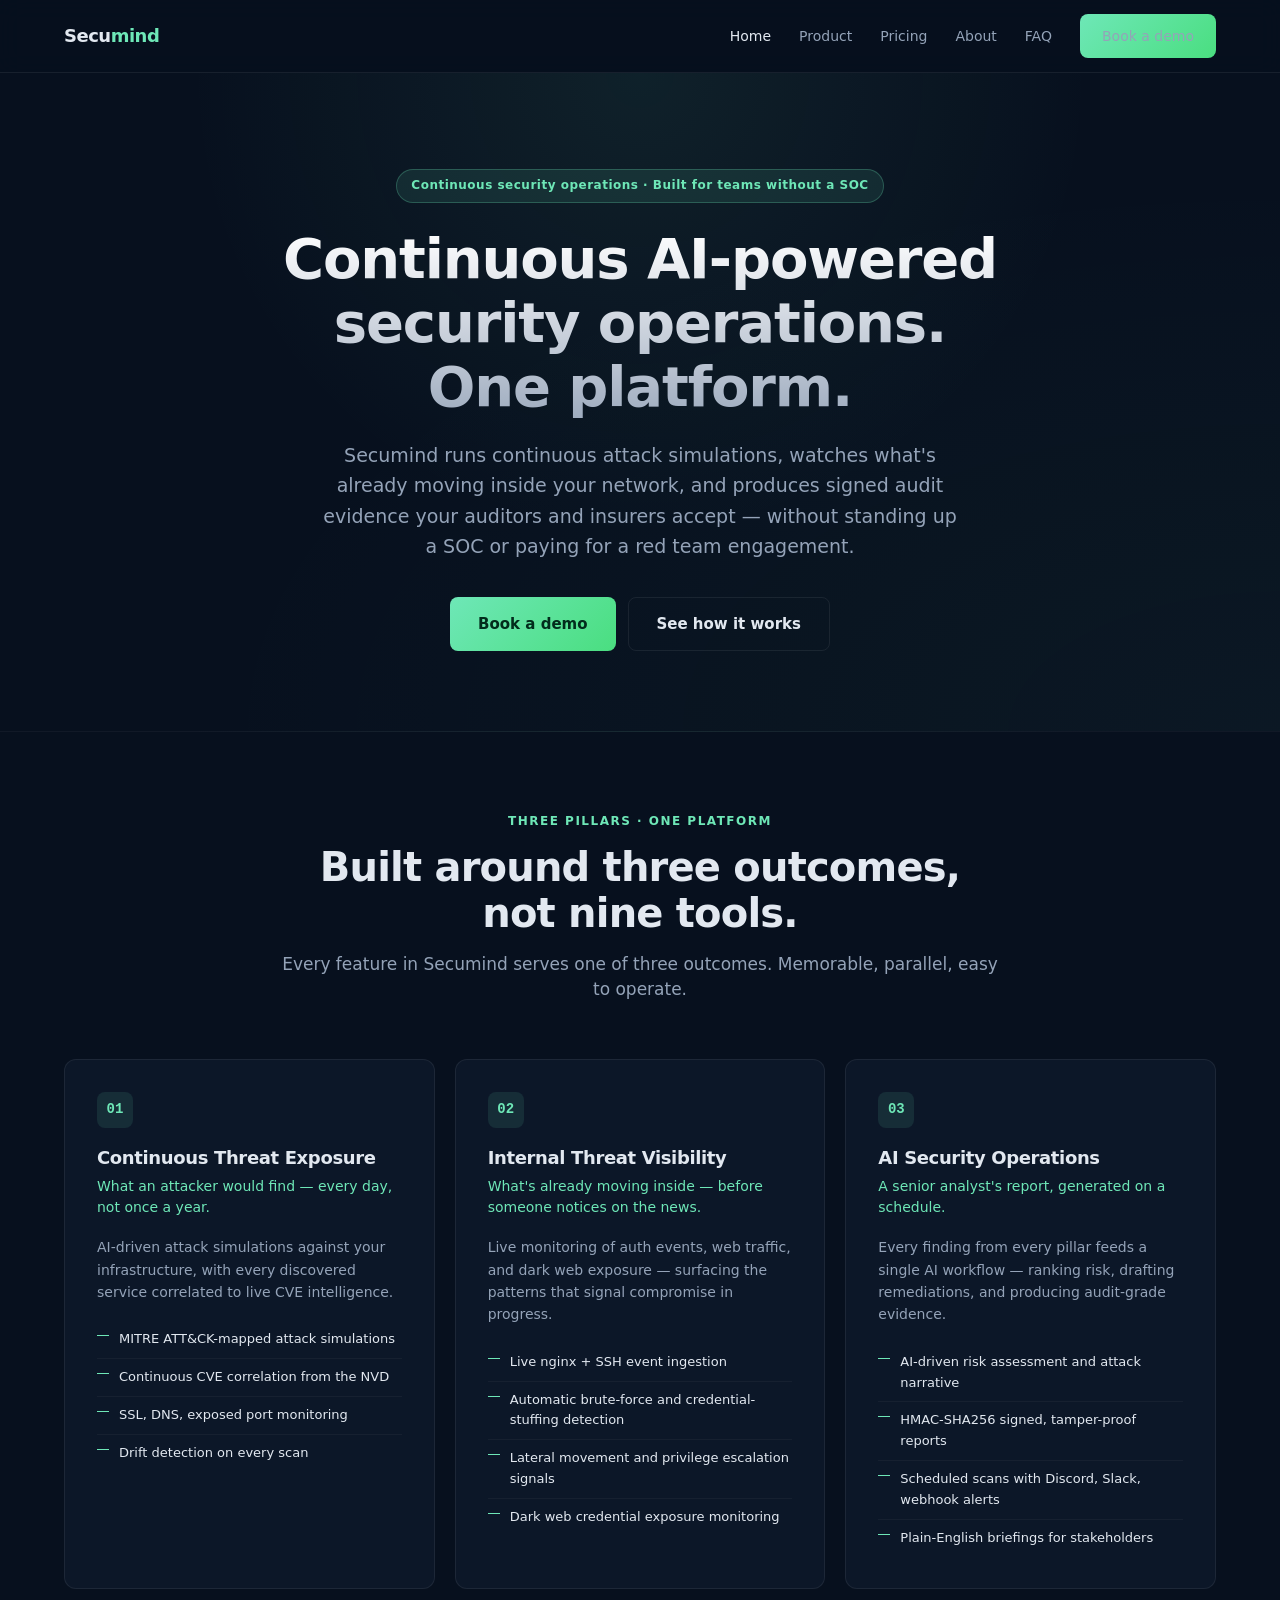
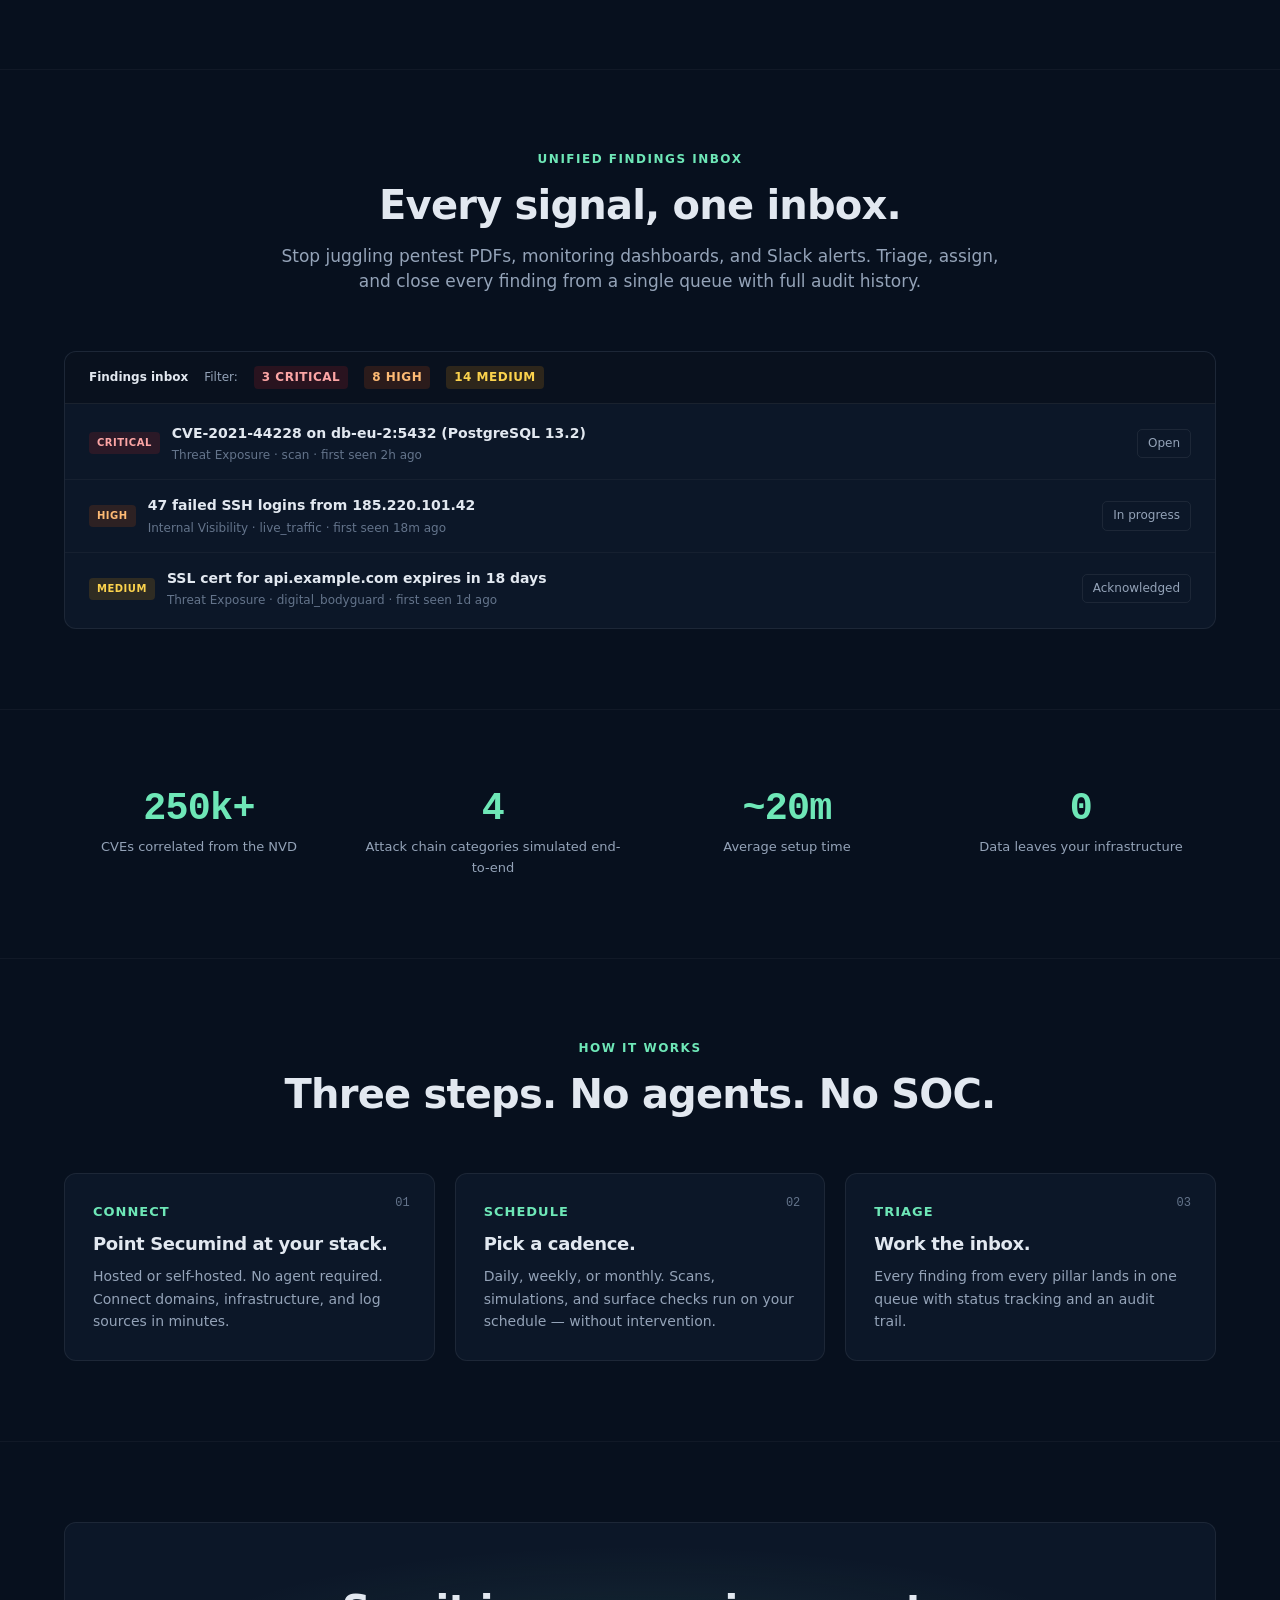
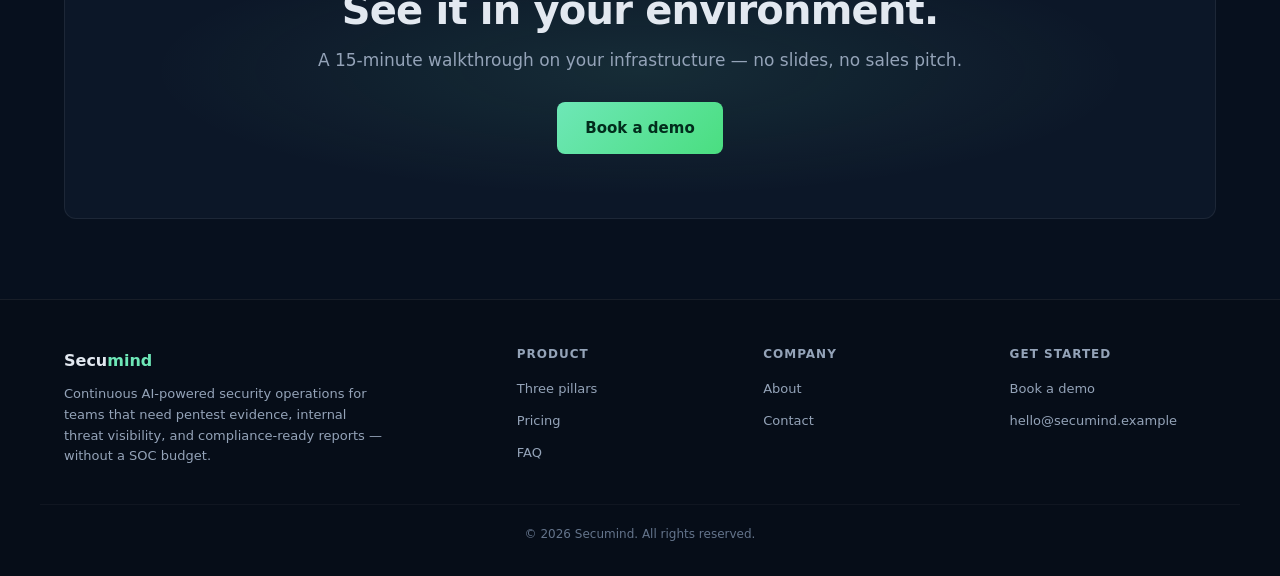
==== index.html @ aaa34f92 "initial site" ====
<!doctype html>
<html lang="en">
<head>
    <meta charset="utf-8">
    <meta name="viewport" content="width=device-width, initial-scale=1">
    <title>Secumind — Continuous AI-powered security operations</title>
    <meta name="description" content="Continuous attack simulations, internal threat visibility, and signed audit evidence — in one platform, without a red team budget.">
    <link rel="stylesheet" href="css/style.css">
</head>
<body>

<!-- ───────── NAV ───────── -->
<nav class="nav">
    <div class="nav-inner">
        <a href="index.html" class="nav-brand">Secu<span>mind</span></a>
        <button class="nav-toggle" onclick="toggleNav()" aria-label="Open menu">☰</button>
        <ul class="nav-links" id="navLinks">
            <li><a href="index.html" class="active">Home</a></li>
            <li><a href="product.html">Product</a></li>
            <li><a href="pricing.html">Pricing</a></li>
            <li><a href="about.html">About</a></li>
            <li><a href="faq.html">FAQ</a></li>
            <li><a href="contact.html" class="btn btn-primary">Book a demo</a></li>
        </ul>
    </div>
</nav>

<main>

<!-- ───────── HERO ───────── -->
<section class="hero">
    <div class="hero-inner">
        <span class="hero-eyebrow">Continuous security operations · Built for teams without a SOC</span>
        <h1 class="hero-title">Continuous AI-powered security operations.<br>One platform.</h1>
        <p class="hero-subtitle">
            Secumind runs continuous attack simulations, watches what's already moving inside your network, and produces signed audit evidence your auditors and insurers accept — without standing up a SOC or paying for a red team engagement.
        </p>
        <div class="hero-cta">
            <a href="contact.html" class="btn btn-primary btn-lg">Book a demo</a>
            <a href="product.html" class="btn btn-outline btn-lg">See how it works</a>
        </div>
    </div>
</section>

<!-- ───────── PILLARS ───────── -->
<section>
    <div class="container">
        <div class="section-header">
            <div class="section-eyebrow">Three pillars · One platform</div>
            <h2 class="section-title">Built around three outcomes, not nine tools.</h2>
            <p class="section-subtitle">Every feature in Secumind serves one of three outcomes. Memorable, parallel, easy to operate.</p>
        </div>
        <div class="pillars">
            <div class="pillar">
                <div class="pillar-num">01</div>
                <h3 class="pillar-title">Continuous Threat Exposure</h3>
                <p class="pillar-lede">What an attacker would find — every day, not once a year.</p>
                <p>AI-driven attack simulations against your infrastructure, with every discovered service correlated to live CVE intelligence.</p>
                <ul class="pillar-features">
                    <li>MITRE ATT&amp;CK-mapped attack simulations</li>
                    <li>Continuous CVE correlation from the NVD</li>
                    <li>SSL, DNS, exposed port monitoring</li>
                    <li>Drift detection on every scan</li>
                </ul>
            </div>
            <div class="pillar">
                <div class="pillar-num">02</div>
                <h3 class="pillar-title">Internal Threat Visibility</h3>
                <p class="pillar-lede">What's already moving inside — before someone notices on the news.</p>
                <p>Live monitoring of auth events, web traffic, and dark web exposure — surfacing the patterns that signal compromise in progress.</p>
                <ul class="pillar-features">
                    <li>Live nginx + SSH event ingestion</li>
                    <li>Automatic brute-force and credential-stuffing detection</li>
                    <li>Lateral movement and privilege escalation signals</li>
                    <li>Dark web credential exposure monitoring</li>
                </ul>
            </div>
            <div class="pillar">
                <div class="pillar-num">03</div>
                <h3 class="pillar-title">AI Security Operations</h3>
                <p class="pillar-lede">A senior analyst's report, generated on a schedule.</p>
                <p>Every finding from every pillar feeds a single AI workflow — ranking risk, drafting remediations, and producing audit-grade evidence.</p>
                <ul class="pillar-features">
                    <li>AI-driven risk assessment and attack narrative</li>
                    <li>HMAC-SHA256 signed, tamper-proof reports</li>
                    <li>Scheduled scans with Discord, Slack, webhook alerts</li>
                    <li>Plain-English briefings for stakeholders</li>
                </ul>
            </div>
        </div>
    </div>
</section>

<!-- ───────── FINDINGS INBOX ───────── -->
<section>
    <div class="container">
        <div class="section-header">
            <div class="section-eyebrow">Unified Findings inbox</div>
            <h2 class="section-title">Every signal, one inbox.</h2>
            <p class="section-subtitle">Stop juggling pentest PDFs, monitoring dashboards, and Slack alerts. Triage, assign, and close every finding from a single queue with full audit history.</p>
        </div>
        <div class="card" style="padding: 0; overflow: hidden;">
            <div style="background: rgba(0,0,0,0.25); padding: 14px 24px; border-bottom: 1px solid var(--border); display: flex; gap: 16px; align-items: center; font-size: 12px;">
                <strong style="color: var(--text);">Findings inbox</strong>
                <span style="color: var(--text-muted);">Filter:</span>
                <span style="background: rgba(220,38,38,0.15); color: #fca5a5; padding: 2px 8px; border-radius: 4px; font-weight: 600; letter-spacing: 0.5px;">3 CRITICAL</span>
                <span style="background: rgba(234,88,12,0.15); color: #fdba74; padding: 2px 8px; border-radius: 4px; font-weight: 600; letter-spacing: 0.5px;">8 HIGH</span>
                <span style="background: rgba(245,158,11,0.15); color: #fcd34d; padding: 2px 8px; border-radius: 4px; font-weight: 600; letter-spacing: 0.5px;">14 MEDIUM</span>
            </div>
            <div style="padding: 4px 0;">
                <div style="display: flex; gap: 12px; padding: 14px 24px; border-bottom: 1px solid var(--border-soft); align-items: center;">
                    <span style="background: rgba(220,38,38,0.15); color: #fca5a5; padding: 3px 8px; border-radius: 4px; font-size: 10px; font-weight: 700; letter-spacing: 0.5px;">CRITICAL</span>
                    <div style="flex: 1;">
                        <div style="color: var(--text); font-weight: 600; font-size: 14px;">CVE-2021-44228 on db-eu-2:5432 (PostgreSQL 13.2)</div>
                        <div style="color: var(--text-dim); font-size: 12px; margin-top: 2px;">Threat Exposure · scan · first seen 2h ago</div>
                    </div>
                    <span style="color: var(--text-muted); font-size: 12px; border: 1px solid var(--border); padding: 4px 10px; border-radius: 5px;">Open</span>
                </div>
                <div style="display: flex; gap: 12px; padding: 14px 24px; border-bottom: 1px solid var(--border-soft); align-items: center;">
                    <span style="background: rgba(234,88,12,0.15); color: #fdba74; padding: 3px 8px; border-radius: 4px; font-size: 10px; font-weight: 700; letter-spacing: 0.5px;">HIGH</span>
                    <div style="flex: 1;">
                        <div style="color: var(--text); font-weight: 600; font-size: 14px;">47 failed SSH logins from 185.220.101.42</div>
                        <div style="color: var(--text-dim); font-size: 12px; margin-top: 2px;">Internal Visibility · live_traffic · first seen 18m ago</div>
                    </div>
                    <span style="color: var(--text-muted); font-size: 12px; border: 1px solid var(--border); padding: 4px 10px; border-radius: 5px;">In progress</span>
                </div>
                <div style="display: flex; gap: 12px; padding: 14px 24px; align-items: center;">
                    <span style="background: rgba(245,158,11,0.15); color: #fcd34d; padding: 3px 8px; border-radius: 4px; font-size: 10px; font-weight: 700; letter-spacing: 0.5px;">MEDIUM</span>
                    <div style="flex: 1;">
                        <div style="color: var(--text); font-weight: 600; font-size: 14px;">SSL cert for api.example.com expires in 18 days</div>
                        <div style="color: var(--text-dim); font-size: 12px; margin-top: 2px;">Threat Exposure · digital_bodyguard · first seen 1d ago</div>
                    </div>
                    <span style="color: var(--text-muted); font-size: 12px; border: 1px solid var(--border); padding: 4px 10px; border-radius: 5px;">Acknowledged</span>
                </div>
            </div>
        </div>
    </div>
</section>

<!-- ───────── STATS ───────── -->
<section>
    <div class="container">
        <div class="stats">
            <div>
                <div class="stat-value">250k+</div>
                <div class="stat-label">CVEs correlated from the NVD</div>
            </div>
            <div>
                <div class="stat-value">4</div>
                <div class="stat-label">Attack chain categories simulated end-to-end</div>
            </div>
            <div>
                <div class="stat-value">~20m</div>
                <div class="stat-label">Average setup time</div>
            </div>
            <div>
                <div class="stat-value">0</div>
                <div class="stat-label">Data leaves your infrastructure</div>
            </div>
        </div>
    </div>
</section>

<!-- ───────── HOW IT WORKS ───────── -->
<section>
    <div class="container">
        <div class="section-header">
            <div class="section-eyebrow">How it works</div>
            <h2 class="section-title">Three steps. No agents. No SOC.</h2>
        </div>
        <div class="steps">
            <div class="step">
                <div class="step-title">Connect</div>
                <h3>Point Secumind at your stack.</h3>
                <p>Hosted or self-hosted. No agent required. Connect domains, infrastructure, and log sources in minutes.</p>
            </div>
            <div class="step">
                <div class="step-title">Schedule</div>
                <h3>Pick a cadence.</h3>
                <p>Daily, weekly, or monthly. Scans, simulations, and surface checks run on your schedule — without intervention.</p>
            </div>
            <div class="step">
                <div class="step-title">Triage</div>
                <h3>Work the inbox.</h3>
                <p>Every finding from every pillar lands in one queue with status tracking and an audit trail.</p>
            </div>
        </div>
    </div>
</section>

<!-- ───────── FINAL CTA ───────── -->
<section style="border-bottom: none;">
    <div class="container">
        <div class="cta-block">
            <h2>See it in your environment.</h2>
            <p>A 15-minute walkthrough on your infrastructure — no slides, no sales pitch.</p>
            <a href="contact.html" class="btn btn-primary btn-lg">Book a demo</a>
        </div>
    </div>
</section>

</main>

<!-- ───────── FOOTER ───────── -->
<footer class="footer">
    <div class="footer-inner">
        <div>
            <div class="footer-brand">Secu<span>mind</span></div>
            <p style="font-size: 13px; max-width: 320px;">Continuous AI-powered security operations for teams that need pentest evidence, internal threat visibility, and compliance-ready reports — without a SOC budget.</p>
        </div>
        <div class="footer-col">
            <h4>Product</h4>
            <ul>
                <li><a href="product.html">Three pillars</a></li>
                <li><a href="pricing.html">Pricing</a></li>
                <li><a href="faq.html">FAQ</a></li>
            </ul>
        </div>
        <div class="footer-col">
            <h4>Company</h4>
            <ul>
                <li><a href="about.html">About</a></li>
                <li><a href="contact.html">Contact</a></li>
            </ul>
        </div>
        <div class="footer-col">
            <h4>Get started</h4>
            <ul>
                <li><a href="contact.html">Book a demo</a></li>
                <li><a href="mailto:hello@secumind.example">hello@secumind.example</a></li>
            </ul>
        </div>
    </div>
    <div class="footer-bottom">
        © <span id="footerYear"></span> Secumind. All rights reserved.
    </div>
</footer>

<script src="js/main.js"></script>
</body>
</html>
---- css/style.css ----
/* ─────────────────────────────────────────────────────────────────
   Secumind — shared design system
   Dark, capability-confident, modern SaaS aesthetic.
   Tokens follow the dashboard for brand consistency.
───────────────────────────────────────────────────────────────── */

:root {
    --bg:           #07101e;
    --bg-elev:      #0c1728;
    --bg-soft:      rgba(255, 255, 255, 0.03);
    --border:       rgba(255, 255, 255, 0.07);
    --border-soft:  rgba(255, 255, 255, 0.04);
    --text:         #e2e8f0;
    --text-muted:   #94a3b8;
    --text-dim:     #64748b;
    --accent:       #6ee7b7;
    --accent-dark:  #4ade80;
    --accent-soft:  rgba(110, 231, 183, 0.1);
    --danger:       #dc2626;
    --warning:      #ea580c;
    --medium:       #f59e0b;
    --success:      #22c55e;
    --max-width:    1200px;
    --radius:       12px;
    --radius-sm:    8px;
    --font-display: -apple-system, BlinkMacSystemFont, 'Segoe UI', system-ui, sans-serif;
    --font-mono:    'JetBrains Mono', ui-monospace, SFMono-Regular, Menlo, monospace;
}

* { box-sizing: border-box; margin: 0; padding: 0; }

html { scroll-behavior: smooth; }

body {
    background: var(--bg);
    color: var(--text);
    font-family: var(--font-display);
    font-size: 15px;
    line-height: 1.6;
    -webkit-font-smoothing: antialiased;
    -moz-osx-font-smoothing: grayscale;
    min-height: 100vh;
    display: flex;
    flex-direction: column;
}

main { flex: 1; }

a { color: var(--accent); text-decoration: none; transition: opacity 0.2s; }
a:hover { opacity: 0.85; }

h1, h2, h3, h4 {
    color: var(--text);
    letter-spacing: -0.02em;
    line-height: 1.15;
    font-weight: 700;
}

h1 { font-size: clamp(36px, 5vw, 56px); }
h2 { font-size: clamp(28px, 3.5vw, 40px); }
h3 { font-size: 20px; }
h4 { font-size: 16px; }

p { color: var(--text-muted); }

.container {
    max-width: var(--max-width);
    margin: 0 auto;
    padding: 0 24px;
}

/* ── Navigation ────────────────────────────────────────────────── */
.nav {
    position: sticky;
    top: 0;
    z-index: 100;
    background: rgba(7, 16, 30, 0.85);
    backdrop-filter: blur(12px);
    -webkit-backdrop-filter: blur(12px);
    border-bottom: 1px solid var(--border);
}

.nav-inner {
    max-width: var(--max-width);
    margin: 0 auto;
    padding: 14px 24px;
    display: flex;
    align-items: center;
    justify-content: space-between;
    gap: 24px;
}

.nav-brand {
    font-size: 18px;
    font-weight: 800;
    letter-spacing: -0.5px;
    color: var(--text);
}

.nav-brand span { color: var(--accent); }

.nav-links {
    display: flex;
    align-items: center;
    gap: 28px;
    list-style: none;
}

.nav-links a {
    color: var(--text-muted);
    font-size: 14px;
    font-weight: 500;
}

.nav-links a:hover, .nav-links a.active {
    color: var(--text);
    opacity: 1;
}

.nav-toggle {
    display: none;
    background: none;
    border: none;
    color: var(--text);
    font-size: 22px;
    cursor: pointer;
}

/* ── Buttons ───────────────────────────────────────────────────── */
.btn {
    display: inline-flex;
    align-items: center;
    gap: 8px;
    padding: 11px 22px;
    border-radius: var(--radius-sm);
    font-weight: 600;
    font-size: 14px;
    cursor: pointer;
    border: none;
    transition: transform 0.15s, opacity 0.15s, background 0.15s;
    text-decoration: none;
}

.btn-primary {
    background: linear-gradient(135deg, var(--accent), var(--accent-dark));
    color: #022c1c;
}

.btn-primary:hover {
    transform: translateY(-1px);
    opacity: 1;
}

.btn-outline {
    background: transparent;
    color: var(--text);
    border: 1px solid var(--border);
}

.btn-outline:hover {
    border-color: var(--accent);
    color: var(--accent);
    opacity: 1;
}

.btn-lg {
    padding: 14px 28px;
    font-size: 15px;
}

/* ── Sections ──────────────────────────────────────────────────── */
section {
    padding: 80px 0;
    border-bottom: 1px solid var(--border-soft);
}

.section-header {
    text-align: center;
    margin-bottom: 56px;
    max-width: 720px;
    margin-left: auto;
    margin-right: auto;
}

.section-eyebrow {
    color: var(--accent);
    font-size: 12px;
    font-weight: 700;
    text-transform: uppercase;
    letter-spacing: 1.5px;
    margin-bottom: 12px;
}

.section-title { margin-bottom: 16px; }

.section-subtitle {
    color: var(--text-muted);
    font-size: 17px;
    line-height: 1.5;
}

/* ── Hero ──────────────────────────────────────────────────────── */
.hero {
    padding: 96px 0 80px;
    border-bottom: 1px solid var(--border-soft);
    background:
        radial-gradient(ellipse at top, rgba(110, 231, 183, 0.08), transparent 50%),
        radial-gradient(ellipse at bottom right, rgba(110, 231, 183, 0.04), transparent 60%);
}

.hero-inner {
    max-width: 880px;
    margin: 0 auto;
    text-align: center;
    padding: 0 24px;
}

.hero-eyebrow {
    display: inline-block;
    padding: 6px 14px;
    background: var(--accent-soft);
    border: 1px solid rgba(110, 231, 183, 0.25);
    border-radius: 999px;
    color: var(--accent);
    font-size: 12px;
    font-weight: 600;
    letter-spacing: 0.5px;
    margin-bottom: 24px;
}

.hero-title {
    margin-bottom: 20px;
    background: linear-gradient(180deg, #fff 0%, #94a3b8 110%);
    -webkit-background-clip: text;
    background-clip: text;
    -webkit-text-fill-color: transparent;
}

.hero-subtitle {
    font-size: clamp(16px, 1.6vw, 19px);
    color: var(--text-muted);
    margin-bottom: 36px;
    max-width: 640px;
    margin-left: auto;
    margin-right: auto;
}

.hero-cta {
    display: flex;
    gap: 12px;
    justify-content: center;
    flex-wrap: wrap;
}

/* ── Pillar cards ──────────────────────────────────────────────── */
.pillars {
    display: grid;
    grid-template-columns: repeat(3, 1fr);
    gap: 20px;
}

.pillar {
    background: var(--bg-elev);
    border: 1px solid var(--border);
    border-radius: var(--radius);
    padding: 32px;
    transition: transform 0.2s, border-color 0.2s;
}

.pillar:hover {
    transform: translateY(-3px);
    border-color: rgba(110, 231, 183, 0.3);
}

.pillar-num {
    display: inline-flex;
    align-items: center;
    justify-content: center;
    width: 36px;
    height: 36px;
    border-radius: 8px;
    background: var(--accent-soft);
    color: var(--accent);
    font-weight: 700;
    font-size: 14px;
    margin-bottom: 20px;
    font-family: var(--font-mono);
}

.pillar-title {
    color: var(--text);
    font-size: 18px;
    margin-bottom: 8px;
}

.pillar-lede {
    color: var(--accent);
    font-size: 14px;
    font-weight: 500;
    margin-bottom: 18px;
    line-height: 1.5;
}

.pillar p { margin-bottom: 18px; font-size: 14px; }

.pillar-features {
    list-style: none;
    padding: 0;
}

.pillar-features li {
    padding: 8px 0 8px 22px;
    position: relative;
    font-size: 13px;
    color: var(--text);
    border-top: 1px solid var(--border-soft);
}

.pillar-features li:first-child { border-top: none; }

.pillar-features li::before {
    content: '';
    position: absolute;
    left: 0;
    top: 14px;
    width: 12px;
    height: 1px;
    background: var(--accent);
}

/* ── Generic cards ─────────────────────────────────────────────── */
.card {
    background: var(--bg-elev);
    border: 1px solid var(--border);
    border-radius: var(--radius);
    padding: 28px;
}

.grid-2 { display: grid; grid-template-columns: repeat(2, 1fr); gap: 20px; }
.grid-3 { display: grid; grid-template-columns: repeat(3, 1fr); gap: 20px; }
.grid-4 { display: grid; grid-template-columns: repeat(4, 1fr); gap: 20px; }

/* ── Stats / number anchors ────────────────────────────────────── */
.stats {
    display: grid;
    grid-template-columns: repeat(4, 1fr);
    gap: 24px;
    text-align: center;
}

.stat-value {
    font-size: clamp(28px, 3vw, 40px);
    font-weight: 800;
    color: var(--accent);
    line-height: 1;
    letter-spacing: -0.02em;
    margin-bottom: 8px;
    font-family: var(--font-mono);
}

.stat-label {
    color: var(--text-muted);
    font-size: 13px;
}

/* ── How it works ──────────────────────────────────────────────── */
.steps {
    display: grid;
    grid-template-columns: repeat(3, 1fr);
    gap: 20px;
    counter-reset: step;
}

.step {
    background: var(--bg-elev);
    border: 1px solid var(--border);
    border-radius: var(--radius);
    padding: 28px;
    position: relative;
    counter-increment: step;
}

.step::before {
    content: counter(step, decimal-leading-zero);
    position: absolute;
    top: 20px;
    right: 24px;
    color: var(--text-dim);
    font-family: var(--font-mono);
    font-size: 12px;
}

.step-title {
    color: var(--accent);
    font-size: 13px;
    font-weight: 700;
    text-transform: uppercase;
    letter-spacing: 1px;
    margin-bottom: 12px;
}

.step h3 { margin-bottom: 10px; font-size: 18px; }
.step p { font-size: 14px; }

/* ── Pricing ───────────────────────────────────────────────────── */
.pricing-grid {
    display: grid;
    grid-template-columns: repeat(3, 1fr);
    gap: 20px;
}

.tier {
    background: var(--bg-elev);
    border: 1px solid var(--border);
    border-radius: var(--radius);
    padding: 36px 28px;
    display: flex;
    flex-direction: column;
    transition: border-color 0.2s;
}

.tier.featured {
    border-color: rgba(110, 231, 183, 0.45);
    position: relative;
    background: linear-gradient(180deg, rgba(110, 231, 183, 0.05), var(--bg-elev) 40%);
}

.tier.featured::before {
    content: 'Most popular';
    position: absolute;
    top: -10px;
    left: 50%;
    transform: translateX(-50%);
    background: linear-gradient(135deg, var(--accent), var(--accent-dark));
    color: #022c1c;
    font-size: 11px;
    font-weight: 700;
    padding: 4px 12px;
    border-radius: 999px;
    letter-spacing: 0.5px;
    text-transform: uppercase;
}

.tier-name { font-size: 14px; font-weight: 600; color: var(--text-muted); margin-bottom: 6px; }
.tier-tagline { font-size: 13px; color: var(--text-dim); margin-bottom: 28px; min-height: 36px; }
.tier-price { display: flex; align-items: baseline; gap: 6px; margin-bottom: 6px; }
.tier-price strong { font-size: 36px; font-weight: 800; color: var(--text); font-family: var(--font-mono); letter-spacing: -0.02em; }
.tier-period { color: var(--text-muted); font-size: 13px; }
.tier-note { color: var(--text-dim); font-size: 12px; margin-bottom: 24px; }

.tier ul { list-style: none; flex: 1; margin-bottom: 24px; }
.tier li {
    padding: 8px 0 8px 22px;
    position: relative;
    font-size: 13px;
    color: var(--text);
    border-top: 1px solid var(--border-soft);
}
.tier li:first-child { border-top: none; }
.tier li::before {
    content: '✓';
    position: absolute;
    left: 0;
    top: 8px;
    color: var(--accent);
    font-weight: 700;
}
.tier li.disabled { color: var(--text-dim); }
.tier li.disabled::before { content: '—'; color: var(--text-dim); }

/* ── FAQ ───────────────────────────────────────────────────────── */
.faq-item {
    border-top: 1px solid var(--border);
    padding: 24px 0;
}
.faq-item:last-child { border-bottom: 1px solid var(--border); }

.faq-item h3 {
    color: var(--text);
    font-size: 17px;
    margin-bottom: 10px;
}

.faq-item p { color: var(--text-muted); font-size: 14px; line-height: 1.65; }

/* ── Final CTA ─────────────────────────────────────────────────── */
.cta-block {
    background:
        radial-gradient(ellipse at center, rgba(110, 231, 183, 0.1), transparent 60%),
        var(--bg-elev);
    border: 1px solid var(--border);
    border-radius: var(--radius);
    padding: 64px 32px;
    text-align: center;
}

.cta-block h2 { margin-bottom: 14px; }
.cta-block p { font-size: 17px; margin-bottom: 28px; }

/* ── Form (contact) ────────────────────────────────────────────── */
.form-row { margin-bottom: 16px; }

.form-row label {
    display: block;
    font-size: 12px;
    font-weight: 600;
    text-transform: uppercase;
    letter-spacing: 0.5px;
    color: var(--text-muted);
    margin-bottom: 8px;
}

.form-row input,
.form-row select,
.form-row textarea {
    width: 100%;
    background: rgba(0, 0, 0, 0.3);
    border: 1px solid var(--border);
    border-radius: var(--radius-sm);
    padding: 11px 14px;
    color: var(--text);
    font-size: 14px;
    font-family: inherit;
    outline: none;
    transition: border-color 0.2s;
}

.form-row textarea { min-height: 130px; resize: vertical; }

.form-row input:focus,
.form-row select:focus,
.form-row textarea:focus {
    border-color: rgba(110, 231, 183, 0.5);
}

.form-help { font-size: 12px; color: var(--text-dim); margin-top: 6px; }

/* ── Footer ────────────────────────────────────────────────────── */
.footer {
    border-top: 1px solid var(--border);
    background: rgba(0, 0, 0, 0.2);
    padding: 48px 0 32px;
    margin-top: auto;
}

.footer-inner {
    max-width: var(--max-width);
    margin: 0 auto;
    padding: 0 24px;
    display: grid;
    grid-template-columns: 2fr 1fr 1fr 1fr;
    gap: 40px;
    margin-bottom: 32px;
}

.footer-brand { font-size: 16px; font-weight: 700; margin-bottom: 10px; color: var(--text); }
.footer-brand span { color: var(--accent); }

.footer-col h4 {
    font-size: 12px;
    text-transform: uppercase;
    letter-spacing: 1px;
    color: var(--text-muted);
    margin-bottom: 14px;
    font-weight: 700;
}

.footer-col ul { list-style: none; }
.footer-col li { margin-bottom: 8px; }
.footer-col a { color: var(--text-muted); font-size: 13px; }
.footer-col a:hover { color: var(--text); }

.footer-bottom {
    border-top: 1px solid var(--border-soft);
    padding-top: 20px;
    text-align: center;
    color: var(--text-dim);
    font-size: 12px;
    max-width: var(--max-width);
    margin: 0 auto;
    padding-left: 24px;
    padding-right: 24px;
}

/* ── Responsive ────────────────────────────────────────────────── */
@media (max-width: 900px) {
    .pillars, .pricing-grid, .steps, .grid-3, .grid-4 { grid-template-columns: 1fr; }
    .stats { grid-template-columns: repeat(2, 1fr); gap: 32px; }
    .footer-inner { grid-template-columns: 1fr 1fr; }
    section { padding: 56px 0; }
    .hero { padding: 64px 0 56px; }
    .nav-toggle { display: block; }
    .nav-links {
        display: none;
        position: absolute;
        top: 100%;
        left: 0;
        right: 0;
        flex-direction: column;
        background: var(--bg);
        padding: 16px 24px;
        border-bottom: 1px solid var(--border);
        align-items: flex-start;
    }
    .nav-links.open { display: flex; }
    .nav-links li { width: 100%; }
}

@media (max-width: 600px) {
    .grid-2 { grid-template-columns: 1fr; }
    .stats { grid-template-columns: 1fr; gap: 24px; }
    .footer-inner { grid-template-columns: 1fr; }
    .cta-block { padding: 48px 20px; }
}
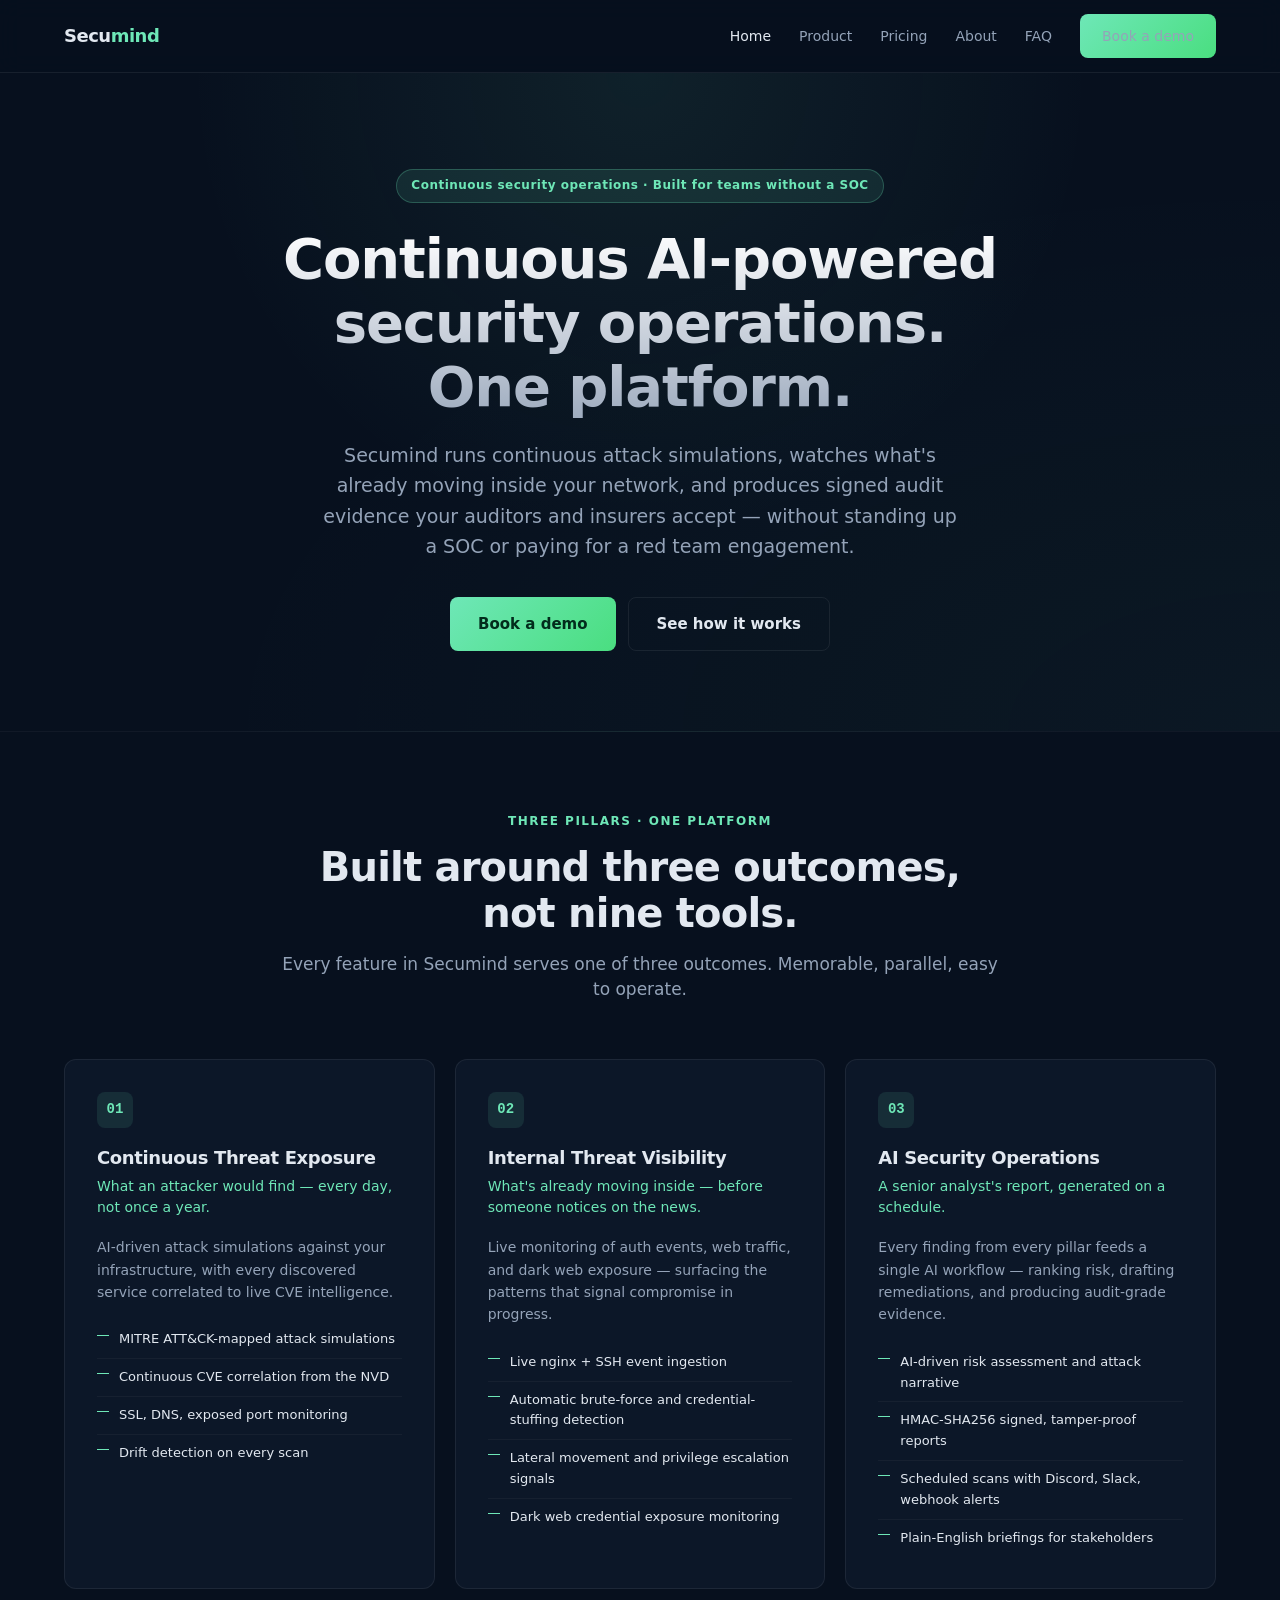
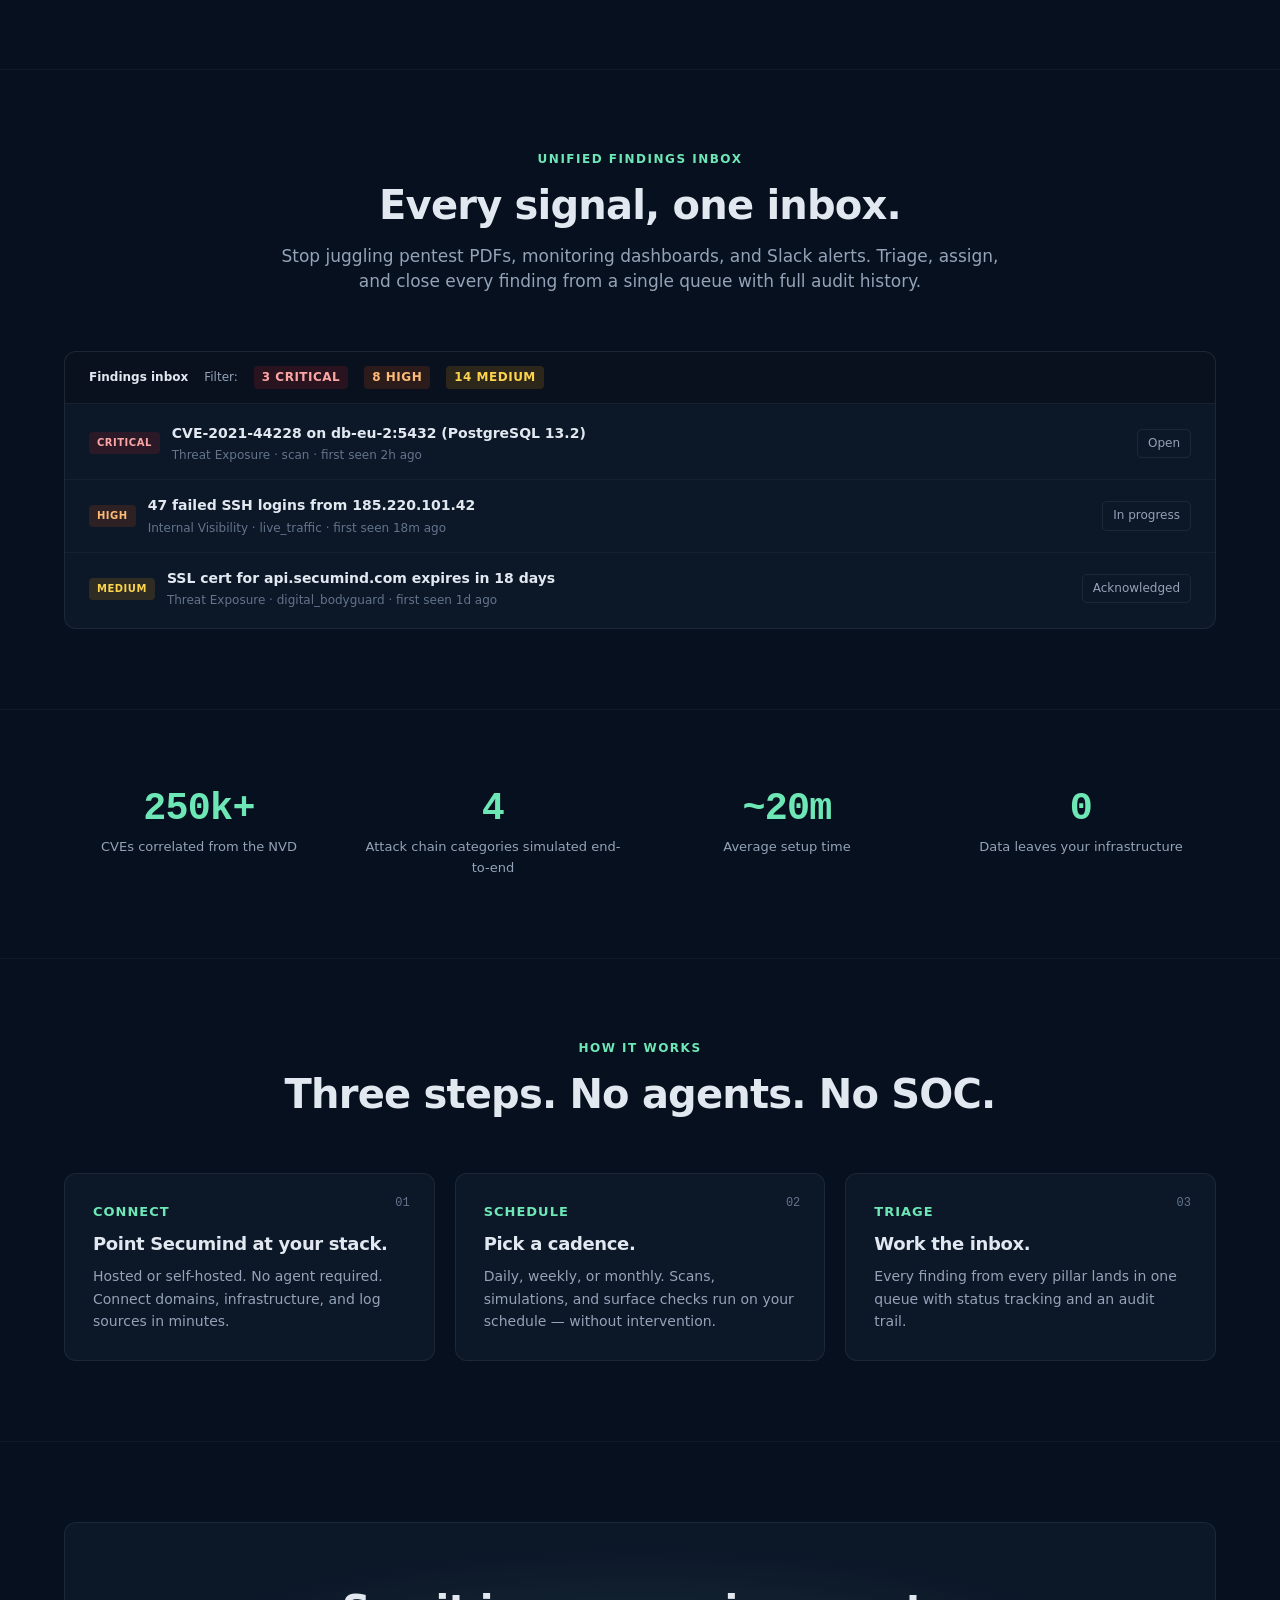
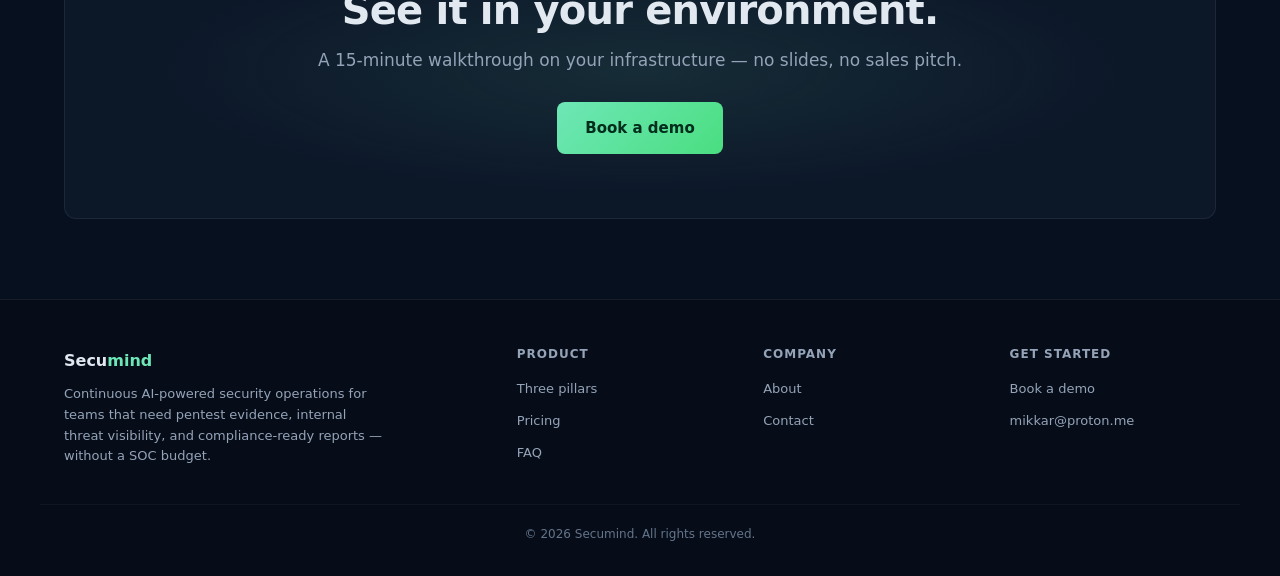
==== commit e4916b66: "Merge branch 'main' of https://github.com/ProMithi/secumind-website" ====
--- a/index.html
+++ b/index.html
@@ -127,7 +127,7 @@
                 <div style="display: flex; gap: 12px; padding: 14px 24px; align-items: center;">
                     <span style="background: rgba(245,158,11,0.15); color: #fcd34d; padding: 3px 8px; border-radius: 4px; font-size: 10px; font-weight: 700; letter-spacing: 0.5px;">MEDIUM</span>
                     <div style="flex: 1;">
-                        <div style="color: var(--text); font-weight: 600; font-size: 14px;">SSL cert for api.example.com expires in 18 days</div>
+                        <div style="color: var(--text); font-weight: 600; font-size: 14px;">SSL cert for api.secumind.com expires in 18 days</div>
                         <div style="color: var(--text-dim); font-size: 12px; margin-top: 2px;">Threat Exposure · digital_bodyguard · first seen 1d ago</div>
                     </div>
                     <span style="color: var(--text-muted); font-size: 12px; border: 1px solid var(--border); padding: 4px 10px; border-radius: 5px;">Acknowledged</span>
@@ -227,7 +227,7 @@
             <h4>Get started</h4>
             <ul>
                 <li><a href="contact.html">Book a demo</a></li>
-                <li><a href="mailto:hello@secumind.example">hello@secumind.example</a></li>
+                <li><a href="mailto:mikkar@proton.me">mikkar@proton.me</a></li>
             </ul>
         </div>
     </div>
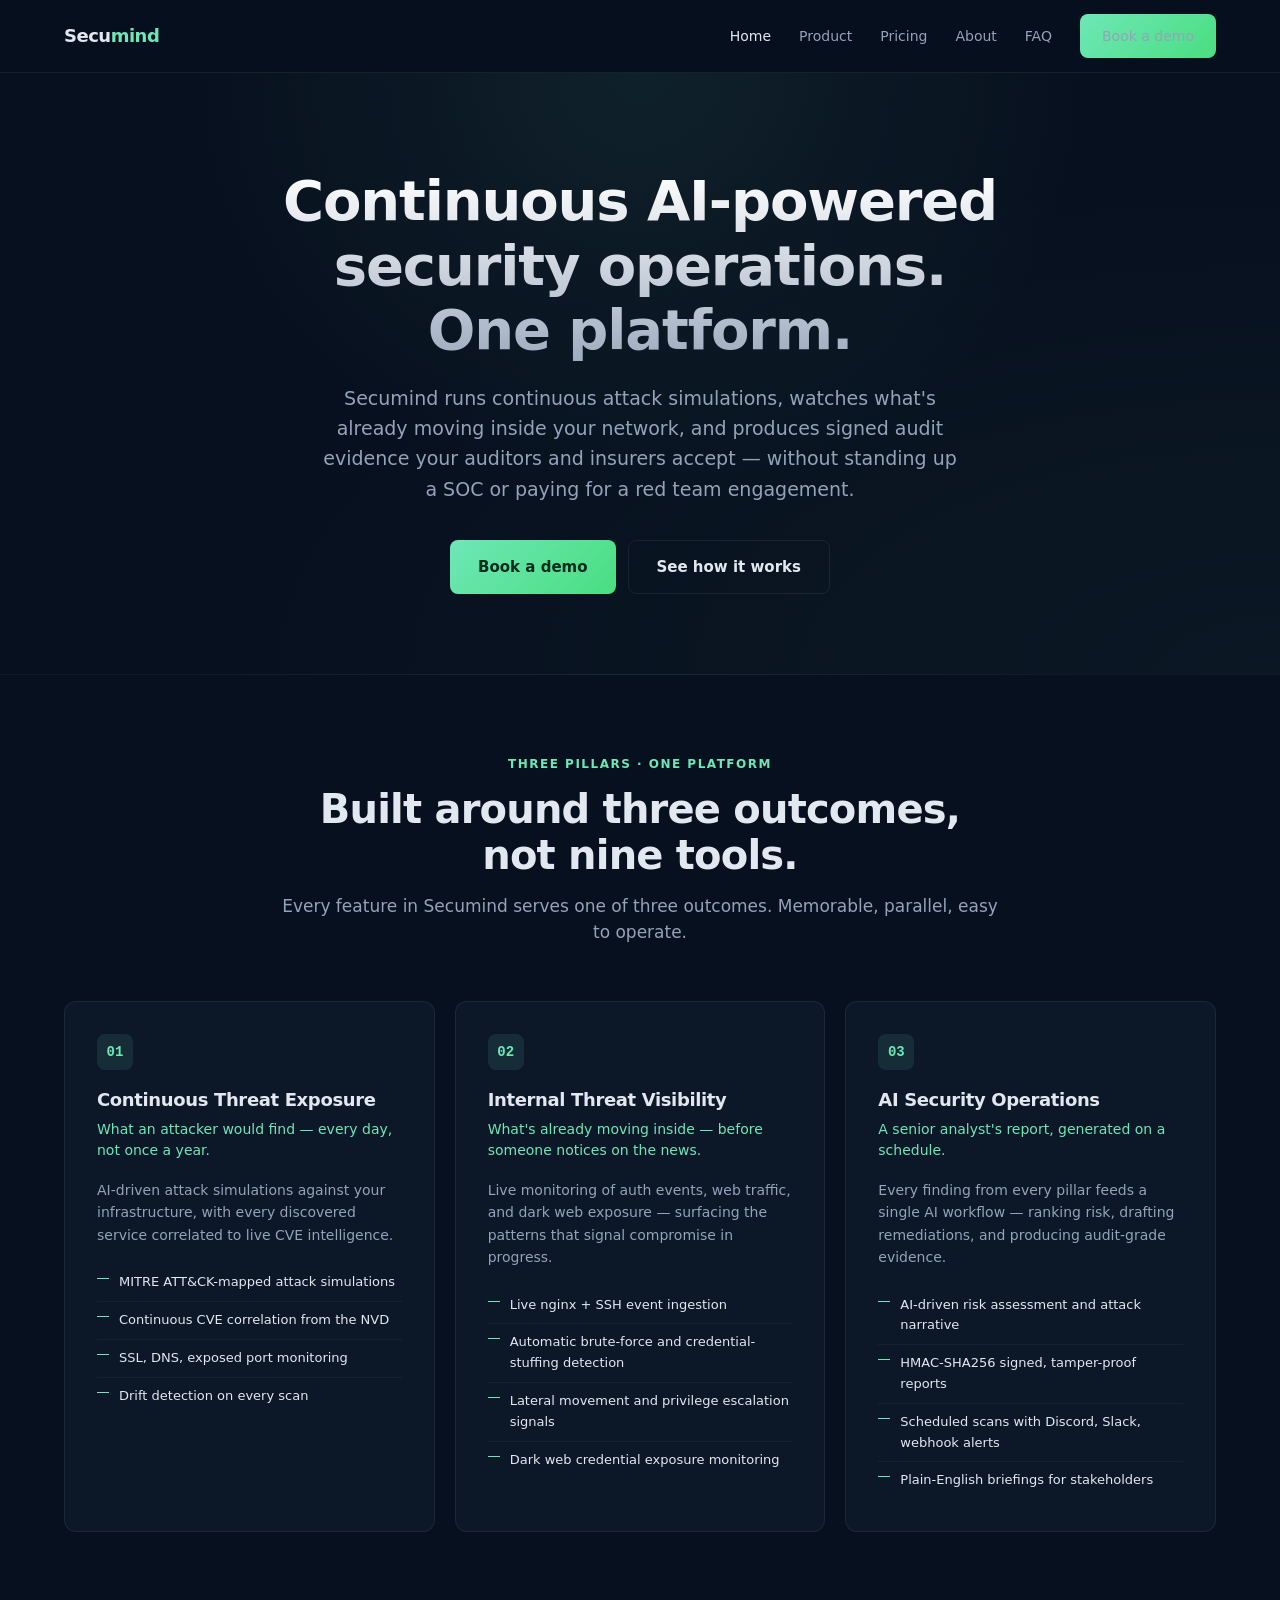
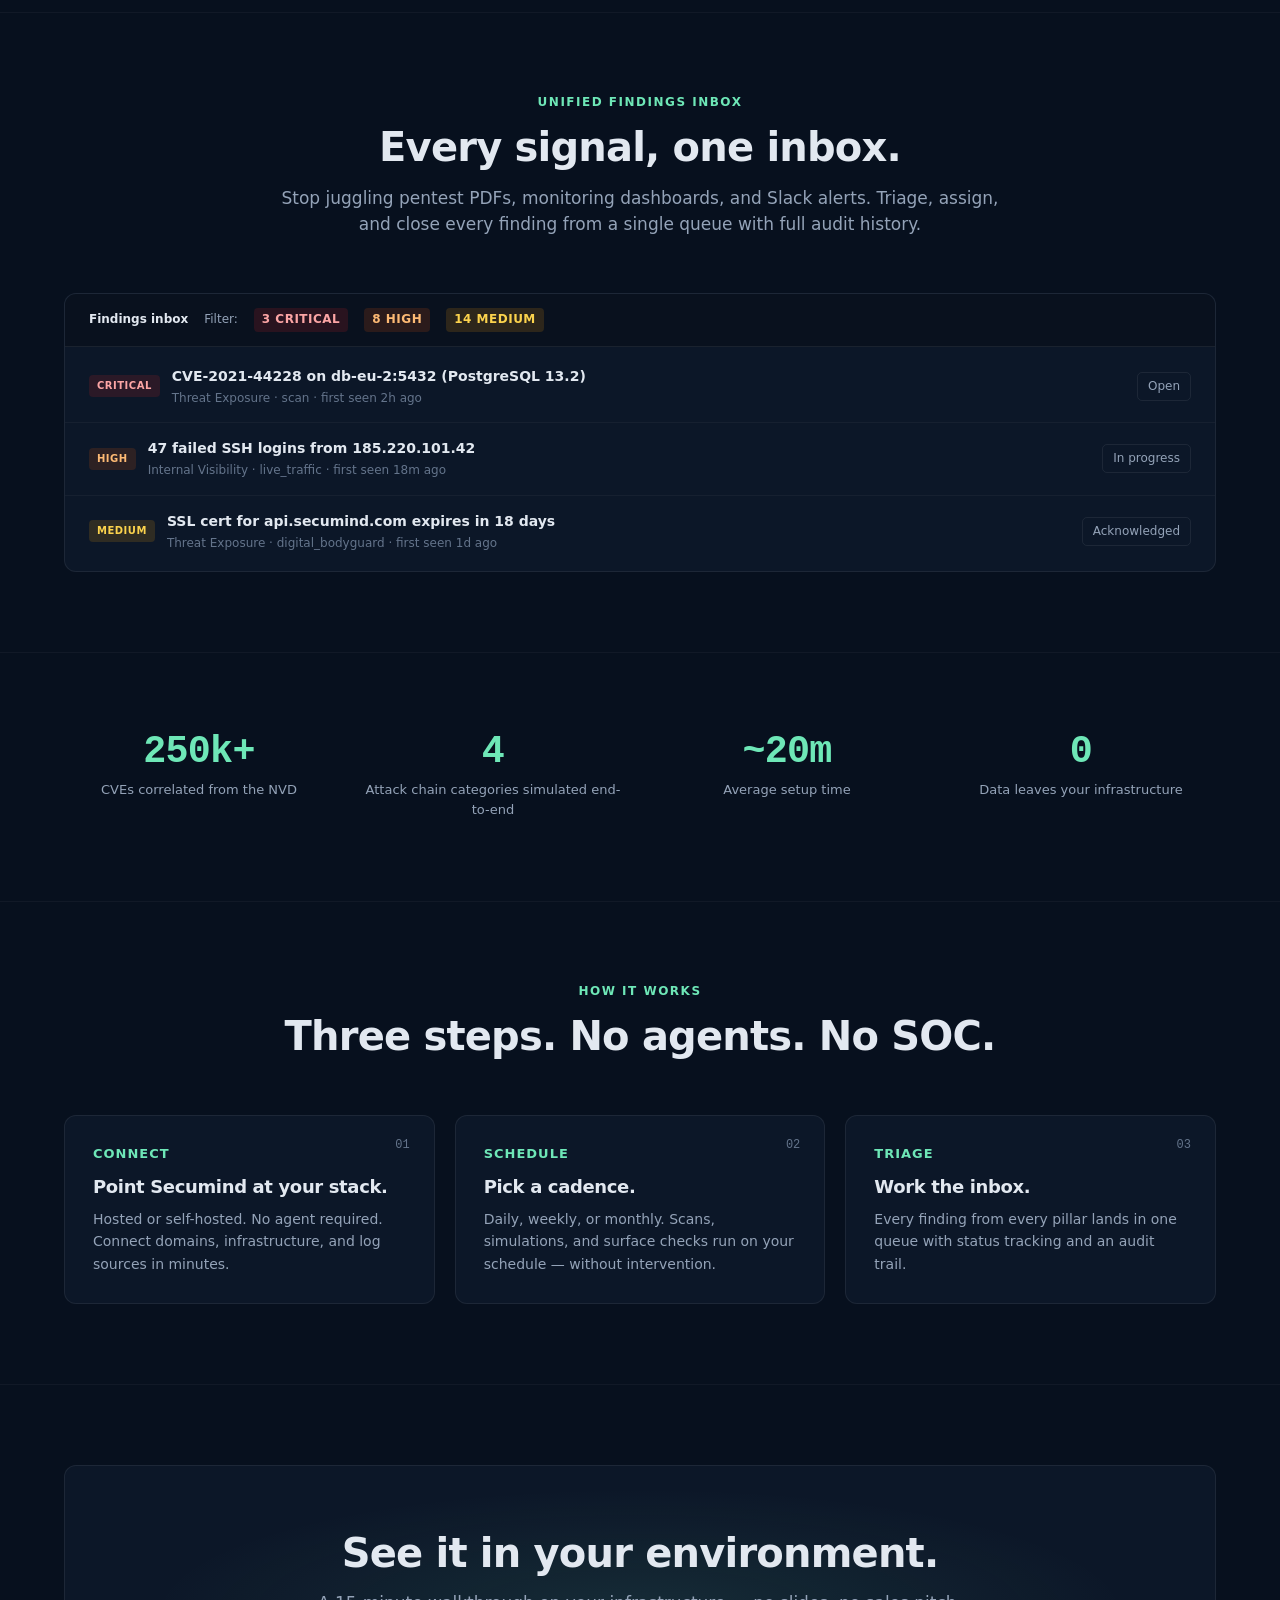
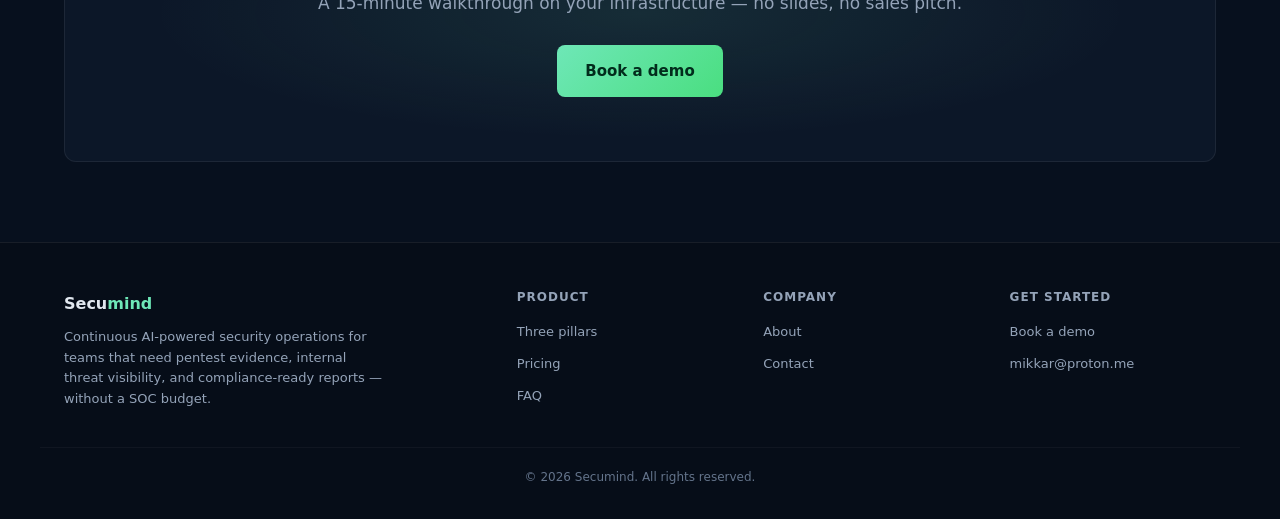
==== commit 12cdb440: "commented out top bar" ====
--- a/index.html
+++ b/index.html
@@ -30,7 +30,7 @@
 <!-- ───────── HERO ───────── -->
 <section class="hero">
     <div class="hero-inner">
-        <span class="hero-eyebrow">Continuous security operations · Built for teams without a SOC</span>
+        <!-- <span class="hero-eyebrow">Continuous security operations · Built for teams without a SOC</span> -->
         <h1 class="hero-title">Continuous AI-powered security operations.<br>One platform.</h1>
         <p class="hero-subtitle">
             Secumind runs continuous attack simulations, watches what's already moving inside your network, and produces signed audit evidence your auditors and insurers accept — without standing up a SOC or paying for a red team engagement.
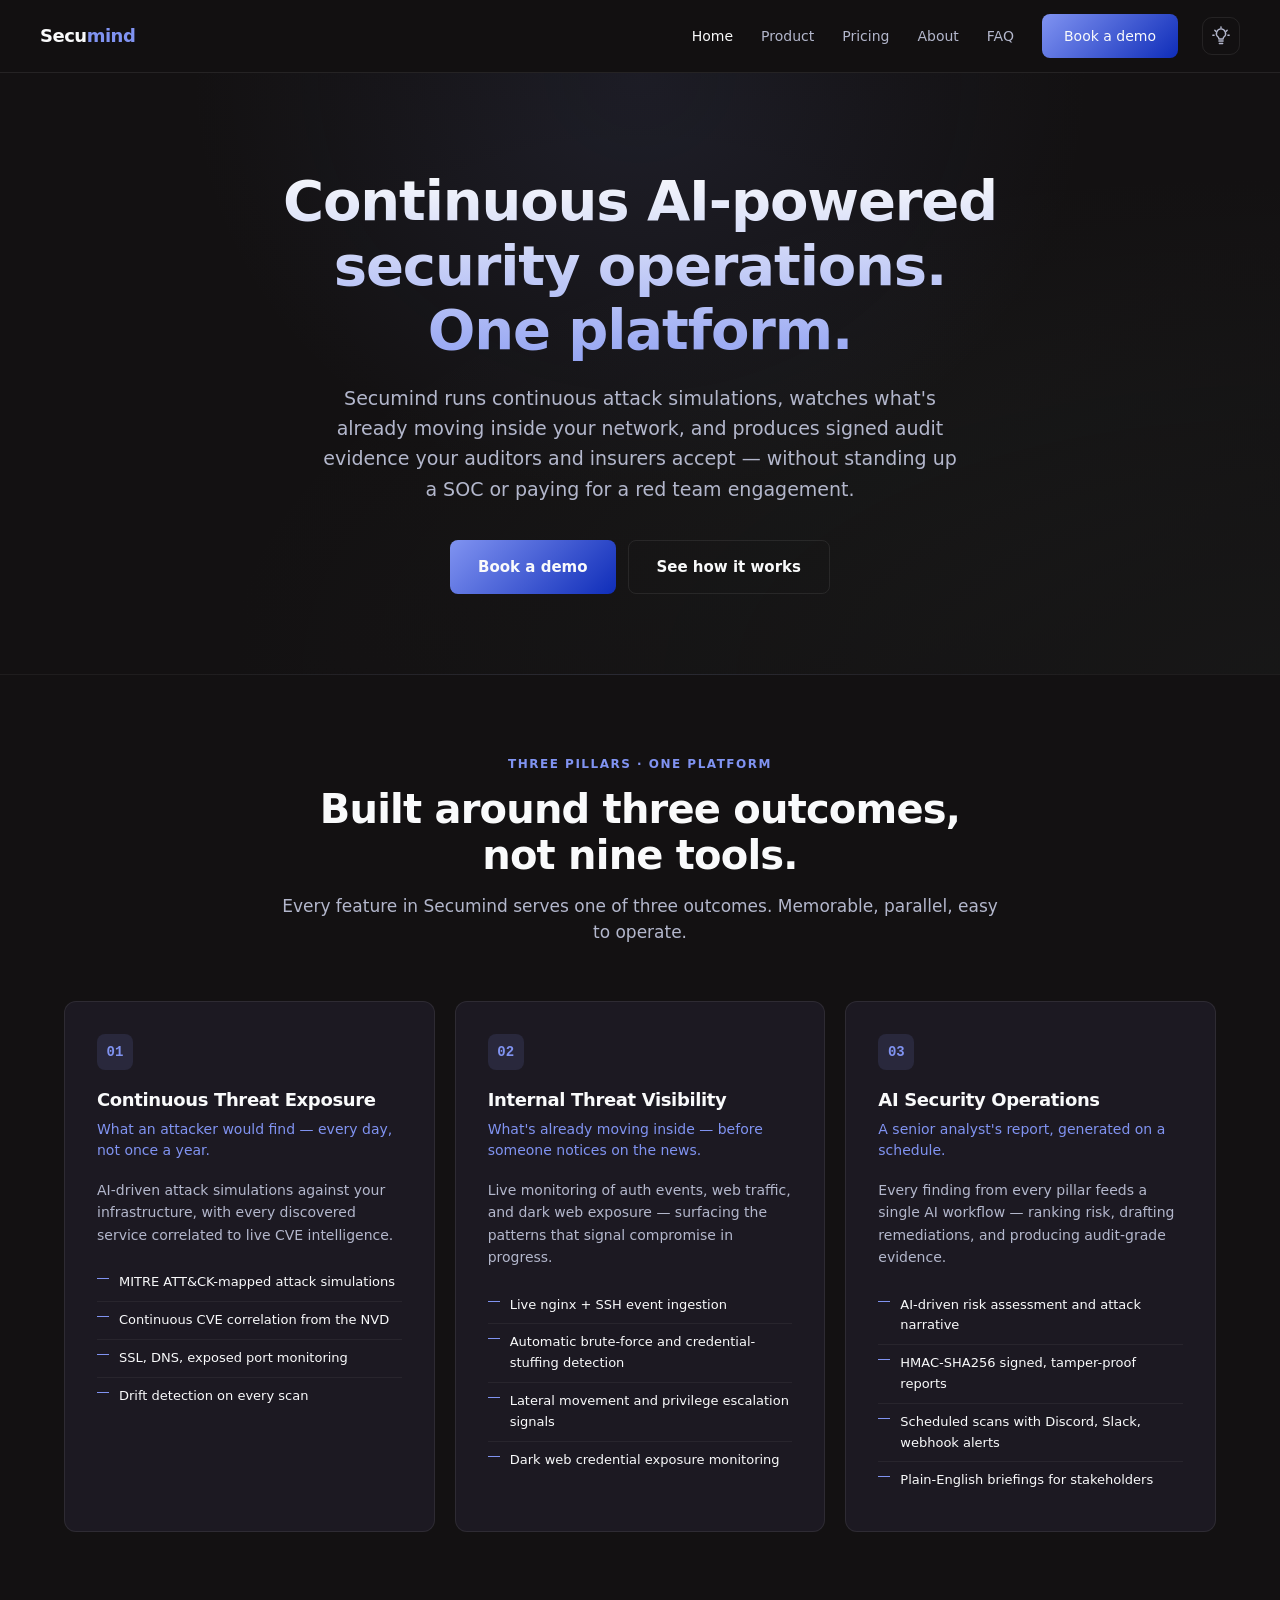
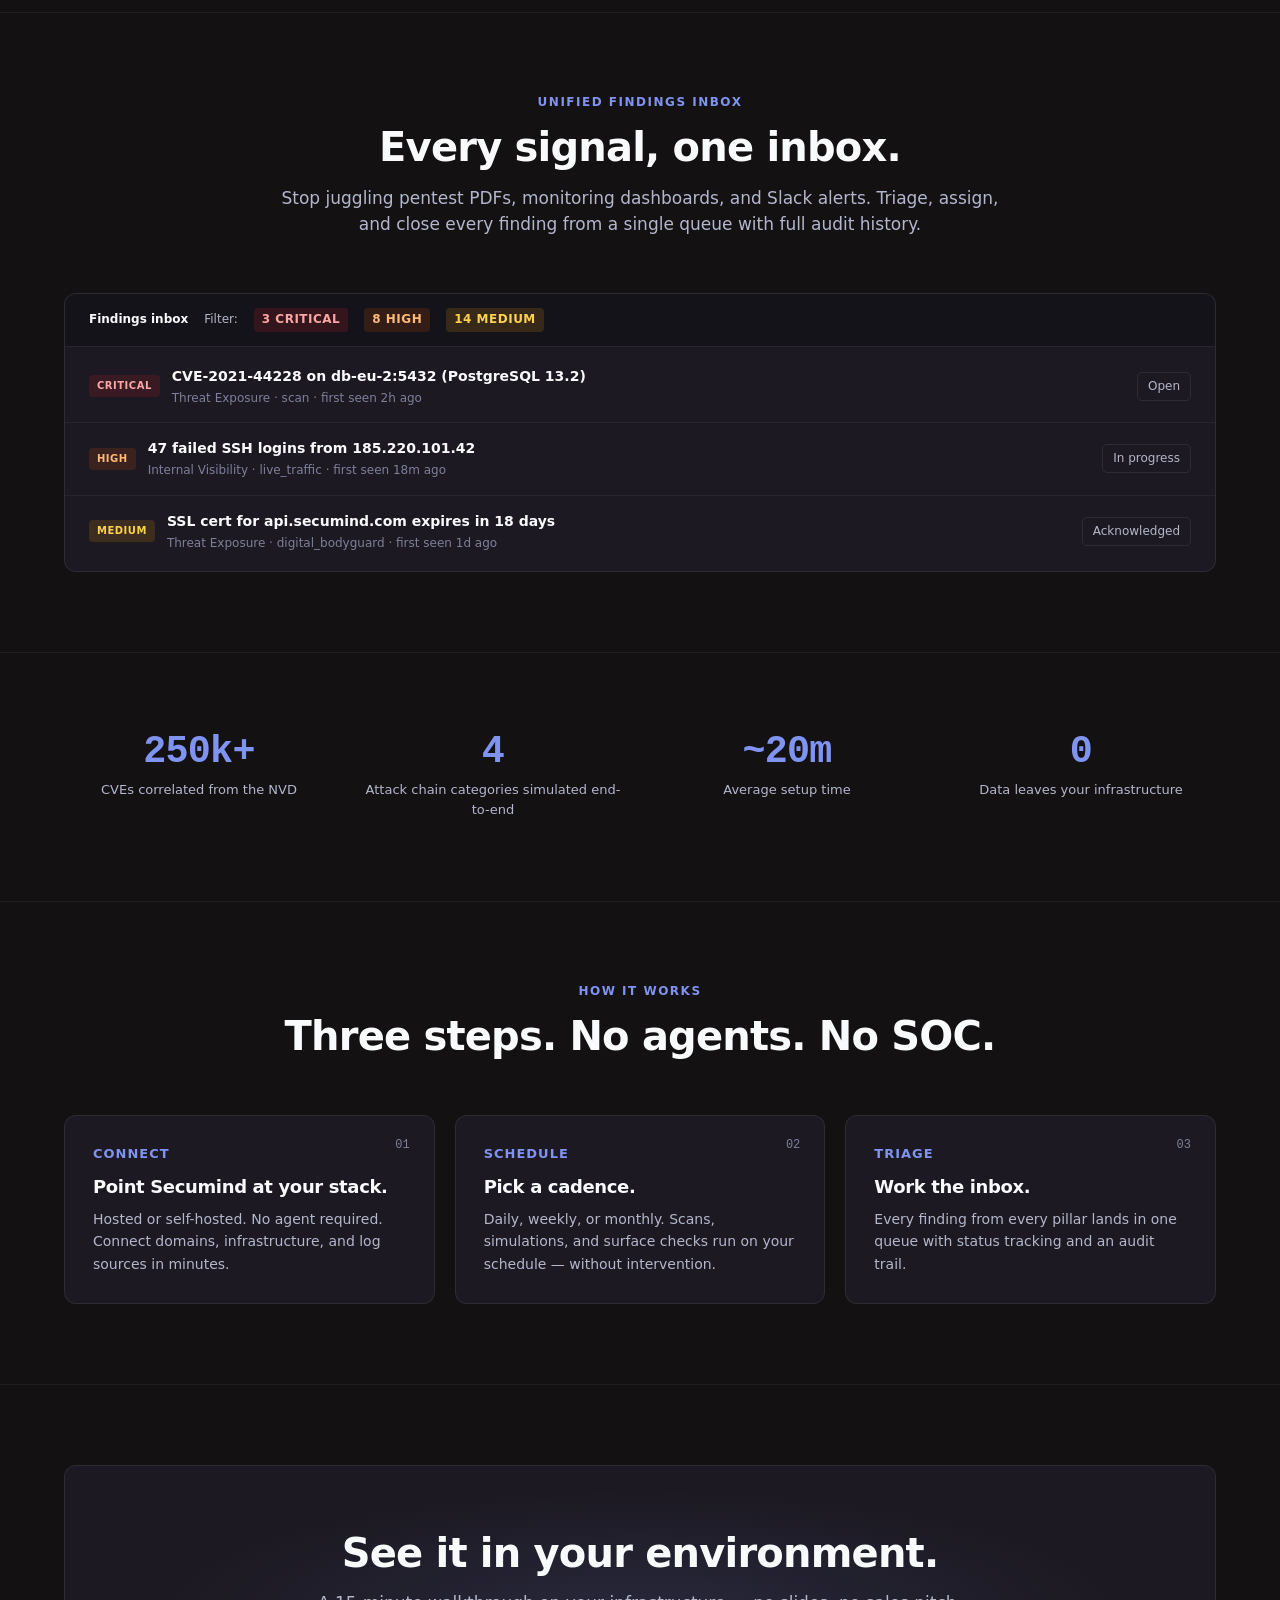
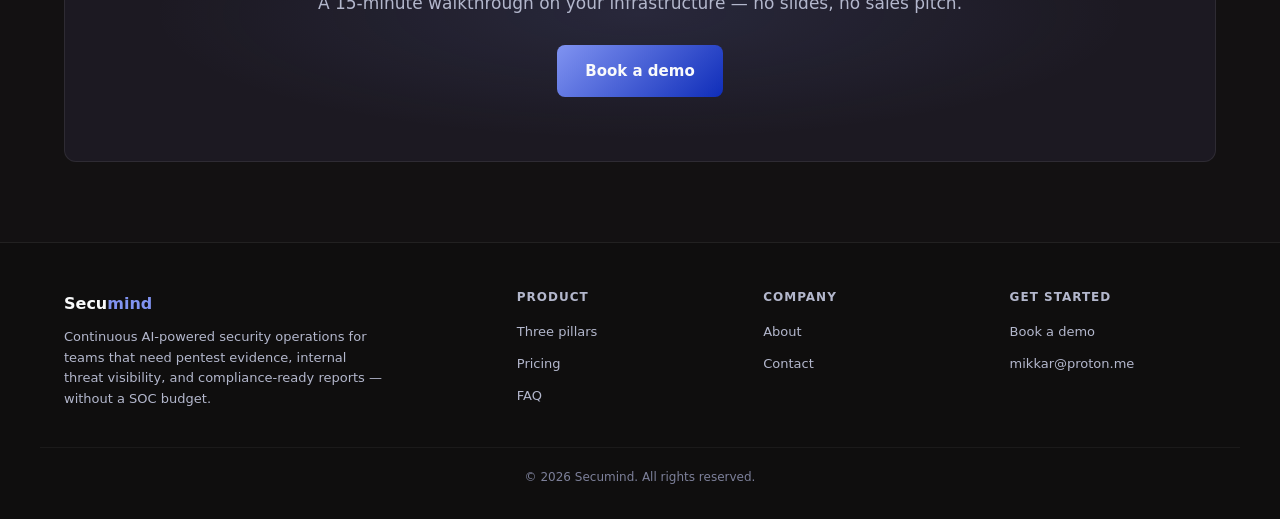
==== commit fbfd2bc5: "Add interactive smoke hero and light/dark theme toggle - Interactive canvas smoke effect in the hero" ====
--- a/index.html
+++ b/index.html
@@ -6,6 +6,7 @@
     <title>Secumind — Continuous AI-powered security operations</title>
     <meta name="description" content="Continuous attack simulations, internal threat visibility, and signed audit evidence — in one platform, without a red team budget.">
     <link rel="stylesheet" href="css/style.css">
+    <script>try{if(localStorage.getItem('theme')==='light'){document.documentElement.setAttribute('data-theme','light');}}catch(e){}</script>
 </head>
 <body>
 
@@ -29,6 +30,7 @@
 
 <!-- ───────── HERO ───────── -->
 <section class="hero">
+    <canvas class="hero-canvas" id="heroCanvas" aria-hidden="true"></canvas>
     <div class="hero-inner">
         <!-- <span class="hero-eyebrow">Continuous security operations · Built for teams without a SOC</span> -->
         <h1 class="hero-title">Continuous AI-powered security operations.<br>One platform.</h1>
@@ -237,5 +239,6 @@
 </footer>
 
 <script src="js/main.js"></script>
+<script src="js/hero-interactive.js"></script>
 </body>
 </html>
--- a/css/style.css
+++ b/css/style.css
@@ -5,17 +5,18 @@
 ───────────────────────────────────────────────────────────────── */
 
 :root {
-    --bg:           #07101e;
-    --bg-elev:      #0c1728;
-    --bg-soft:      rgba(255, 255, 255, 0.03);
-    --border:       rgba(255, 255, 255, 0.07);
-    --border-soft:  rgba(255, 255, 255, 0.04);
-    --text:         #e2e8f0;
-    --text-muted:   #94a3b8;
-    --text-dim:     #64748b;
-    --accent:       #6ee7b7;
-    --accent-dark:  #4ade80;
-    --accent-soft:  rgba(110, 231, 183, 0.1);
+    --bg:           #131112;
+    --bg-elev:      #1c1922;
+    --bg-soft:      rgba(249, 250, 251, 0.03);
+    --border:       rgba(249, 250, 251, 0.08);
+    --border-soft:  rgba(249, 250, 251, 0.05);
+    --text:         #f9fafb;
+    --text-muted:   #b3b7cc;
+    --text-dim:     #7d809a;
+    --accent:       #8093f1;
+    --accent-dark:  #0f2db9;
+    --accent-soft:  rgba(128, 147, 241, 0.12);
+    --mint:         #b4edd2;
     --danger:       #dc2626;
     --warning:      #ea580c;
     --medium:       #f59e0b;
@@ -27,6 +28,46 @@
     --font-mono:    'JetBrains Mono', ui-monospace, SFMono-Regular, Menlo, monospace;
 }
 
+/* ── Light theme ───────────────────────────────────────────────────
+   Activated by data-theme="light" on <html> (set via the nav toggle
+   and an inline bootstrap in each page's <head>). */
+html[data-theme="light"] {
+    --bg:           #eef1f7;
+    --bg-elev:      #ffffff;
+    --bg-soft:      rgba(17, 19, 30, 0.035);
+    --border:       rgba(17, 19, 30, 0.12);
+    --border-soft:  rgba(17, 19, 30, 0.07);
+    --text:         #15171f;
+    --text-muted:   #454a5e;
+    --text-dim:     #6a6f82;
+    --accent:       #5566e0;
+    --accent-soft:  rgba(85, 102, 224, 0.12);
+}
+
+/* Smooth the swap between themes. */
+body, .nav, .card, .footer, .theme-toggle {
+    transition: background-color 0.35s ease, color 0.35s ease, border-color 0.35s ease;
+}
+
+html[data-theme="light"] .nav {
+    background: rgba(255, 255, 255, 0.82);
+}
+html[data-theme="light"] .hero::after {
+    background: radial-gradient(ellipse at 50% 38%, transparent 35%, rgba(238, 241, 247, 0.6) 82%);
+}
+html[data-theme="light"] .hero-title {
+    background: linear-gradient(180deg, #15171f 0%, #5566e0 135%);
+    -webkit-background-clip: text;
+    background-clip: text;
+    -webkit-text-fill-color: transparent;
+}
+/* The smoke glows additively on dark; on a light page render it as a
+   soft darkening haze instead so it still reads as smoke. */
+html[data-theme="light"] .hero-canvas {
+    opacity: 0.8;
+    mix-blend-mode: multiply;
+}
+
 * { box-sizing: border-box; margin: 0; padding: 0; }
 
 html { scroll-behavior: smooth; }
@@ -74,23 +115,31 @@
     position: sticky;
     top: 0;
     z-index: 100;
-    background: rgba(7, 16, 30, 0.85);
+    background: rgba(19, 17, 18, 0.85);
     backdrop-filter: blur(12px);
     -webkit-backdrop-filter: blur(12px);
     border-bottom: 1px solid var(--border);
+    
 }
 
 .nav-inner {
-    max-width: var(--max-width);
-    margin: 0 auto;
-    padding: 14px 24px;
+    width: 100%;
+    padding: 14px 40px;
     display: flex;
     align-items: center;
-    justify-content: space-between;
     gap: 24px;
+    /* HOW TO MOVE ITEMS (flexbox spacing trick):
+       The direct children below (.nav-brand and .nav-links) are flex items.
+       Add ONE of these to any item to slide it around:
+         margin-left: auto;   -> pushes THIS item + everything after it to the right
+         margin-right: auto;  -> pushes everything AFTER it to the right (this stays left)
+         margin: 0 auto;      -> centers this item
+       To reorder, either move the lines in index.html, or add `order: 1;`
+       (higher number = later) to an item here. */
 }
 
 .nav-brand {
+    margin-right: auto;          /* keeps the logo on the left, links on the right */
     font-size: 18px;
     font-weight: 800;
     letter-spacing: -0.5px;
@@ -117,6 +166,14 @@
     opacity: 1;
 }
 
+/* Keep the "Book a demo" button text white in both themes — the
+   generic .nav-links a rule would otherwise win on specificity and
+   darken it in light mode. */
+.nav-links a.btn-primary,
+.nav-links a.btn-primary:hover {
+    color: #f9fafb;
+}
+
 .nav-toggle {
     display: none;
     background: none;
@@ -124,6 +181,31 @@
     color: var(--text);
     font-size: 22px;
     cursor: pointer;
+}
+
+/* ── Theme toggle (light / dark) ───────────────────────────────── */
+.theme-toggle {
+    flex: 0 0 auto;
+    display: inline-flex;
+    align-items: center;
+    justify-content: center;
+    width: 38px;
+    height: 38px;
+    border-radius: 10px;
+    border: 1px solid var(--border);
+    background: transparent;
+    color: var(--text-muted);
+    cursor: pointer;
+}
+.theme-toggle:hover {
+    color: var(--accent);
+    border-color: var(--accent);
+}
+.theme-toggle:active { transform: scale(0.94); }
+.theme-toggle svg {
+    width: 20px;
+    height: 20px;
+    display: block;
 }
 
 /* ── Buttons ───────────────────────────────────────────────────── */
@@ -143,7 +225,7 @@
 
 .btn-primary {
     background: linear-gradient(135deg, var(--accent), var(--accent-dark));
-    color: #022c1c;
+    color: #f9fafb;
 }
 
 .btn-primary:hover {
@@ -201,25 +283,62 @@
 
 /* ── Hero ──────────────────────────────────────────────────────── */
 .hero {
+    position: relative;
+    overflow: hidden;
     padding: 96px 0 80px;
     border-bottom: 1px solid var(--border-soft);
     background:
-        radial-gradient(ellipse at top, rgba(110, 231, 183, 0.08), transparent 50%),
-        radial-gradient(ellipse at bottom right, rgba(110, 231, 183, 0.04), transparent 60%);
+        radial-gradient(ellipse at top, rgba(128, 147, 241, 0.10), transparent 50%),
+        radial-gradient(ellipse at bottom right, rgba(180, 237, 210, 0.06), transparent 60%);
+}
+
+/* Interactive gradient canvas — sits behind the hero text and
+   reacts to the cursor (see js/hero-interactive.js). */
+.hero-canvas {
+    position: absolute;
+    inset: 0;
+    width: 100%;
+    height: 100%;
+    z-index: 0;
+    pointer-events: none;
+    /* Extra blur keeps the gradient blobs buttery-soft and avoids
+       any banding from the radial fills. */
+    filter: blur(12px);
+    opacity: 0;
+    transition: opacity 1.2s ease;
+}
+
+.hero-canvas.is-ready { opacity: 1; }
+
+/* A faint dark veil + grain keeps the headline legible on top of
+   the brightest part of the gradient. */
+.hero::after {
+    content: "";
+    position: absolute;
+    inset: 0;
+    z-index: 1;
+    pointer-events: none;
+    background: radial-gradient(ellipse at 50% 38%, transparent 30%, rgba(19, 17, 18, 0.55) 80%);
 }
 
 .hero-inner {
+    position: relative;
+    z-index: 2;
     max-width: 880px;
     margin: 0 auto;
     text-align: center;
     padding: 0 24px;
 }
 
+@media (prefers-reduced-motion: reduce) {
+    .hero-canvas { filter: blur(28px); }
+}
+
 .hero-eyebrow {
     display: inline-block;
     padding: 6px 14px;
     background: var(--accent-soft);
-    border: 1px solid rgba(110, 231, 183, 0.25);
+    border: 1px solid rgba(128, 147, 241, 0.25);
     border-radius: 999px;
     color: var(--accent);
     font-size: 12px;
@@ -230,7 +349,7 @@
 
 .hero-title {
     margin-bottom: 20px;
-    background: linear-gradient(180deg, #fff 0%, #94a3b8 110%);
+    background: linear-gradient(180deg, #f9fafb 0%, #8093f1 120%);
     -webkit-background-clip: text;
     background-clip: text;
     -webkit-text-fill-color: transparent;
@@ -269,7 +388,7 @@
 
 .pillar:hover {
     transform: translateY(-3px);
-    border-color: rgba(110, 231, 183, 0.3);
+    border-color: rgba(128, 147, 241, 0.3);
 }
 
 .pillar-num {
@@ -420,9 +539,9 @@
 }
 
 .tier.featured {
-    border-color: rgba(110, 231, 183, 0.45);
+    border-color: rgba(128, 147, 241, 0.45);
     position: relative;
-    background: linear-gradient(180deg, rgba(110, 231, 183, 0.05), var(--bg-elev) 40%);
+    background: linear-gradient(180deg, rgba(128, 147, 241, 0.06), var(--bg-elev) 40%);
 }
 
 .tier.featured::before {
@@ -432,7 +551,7 @@
     left: 50%;
     transform: translateX(-50%);
     background: linear-gradient(135deg, var(--accent), var(--accent-dark));
-    color: #022c1c;
+    color: #f9fafb;
     font-size: 11px;
     font-weight: 700;
     padding: 4px 12px;
@@ -486,7 +605,7 @@
 /* ── Final CTA ─────────────────────────────────────────────────── */
 .cta-block {
     background:
-        radial-gradient(ellipse at center, rgba(110, 231, 183, 0.1), transparent 60%),
+        radial-gradient(ellipse at center, rgba(128, 147, 241, 0.12), transparent 60%),
         var(--bg-elev);
     border: 1px solid var(--border);
     border-radius: var(--radius);
@@ -530,7 +649,7 @@
 .form-row input:focus,
 .form-row select:focus,
 .form-row textarea:focus {
-    border-color: rgba(110, 231, 183, 0.5);
+    border-color: rgba(128, 147, 241, 0.5);
 }
 
 .form-help { font-size: 12px; color: var(--text-dim); margin-top: 6px; }
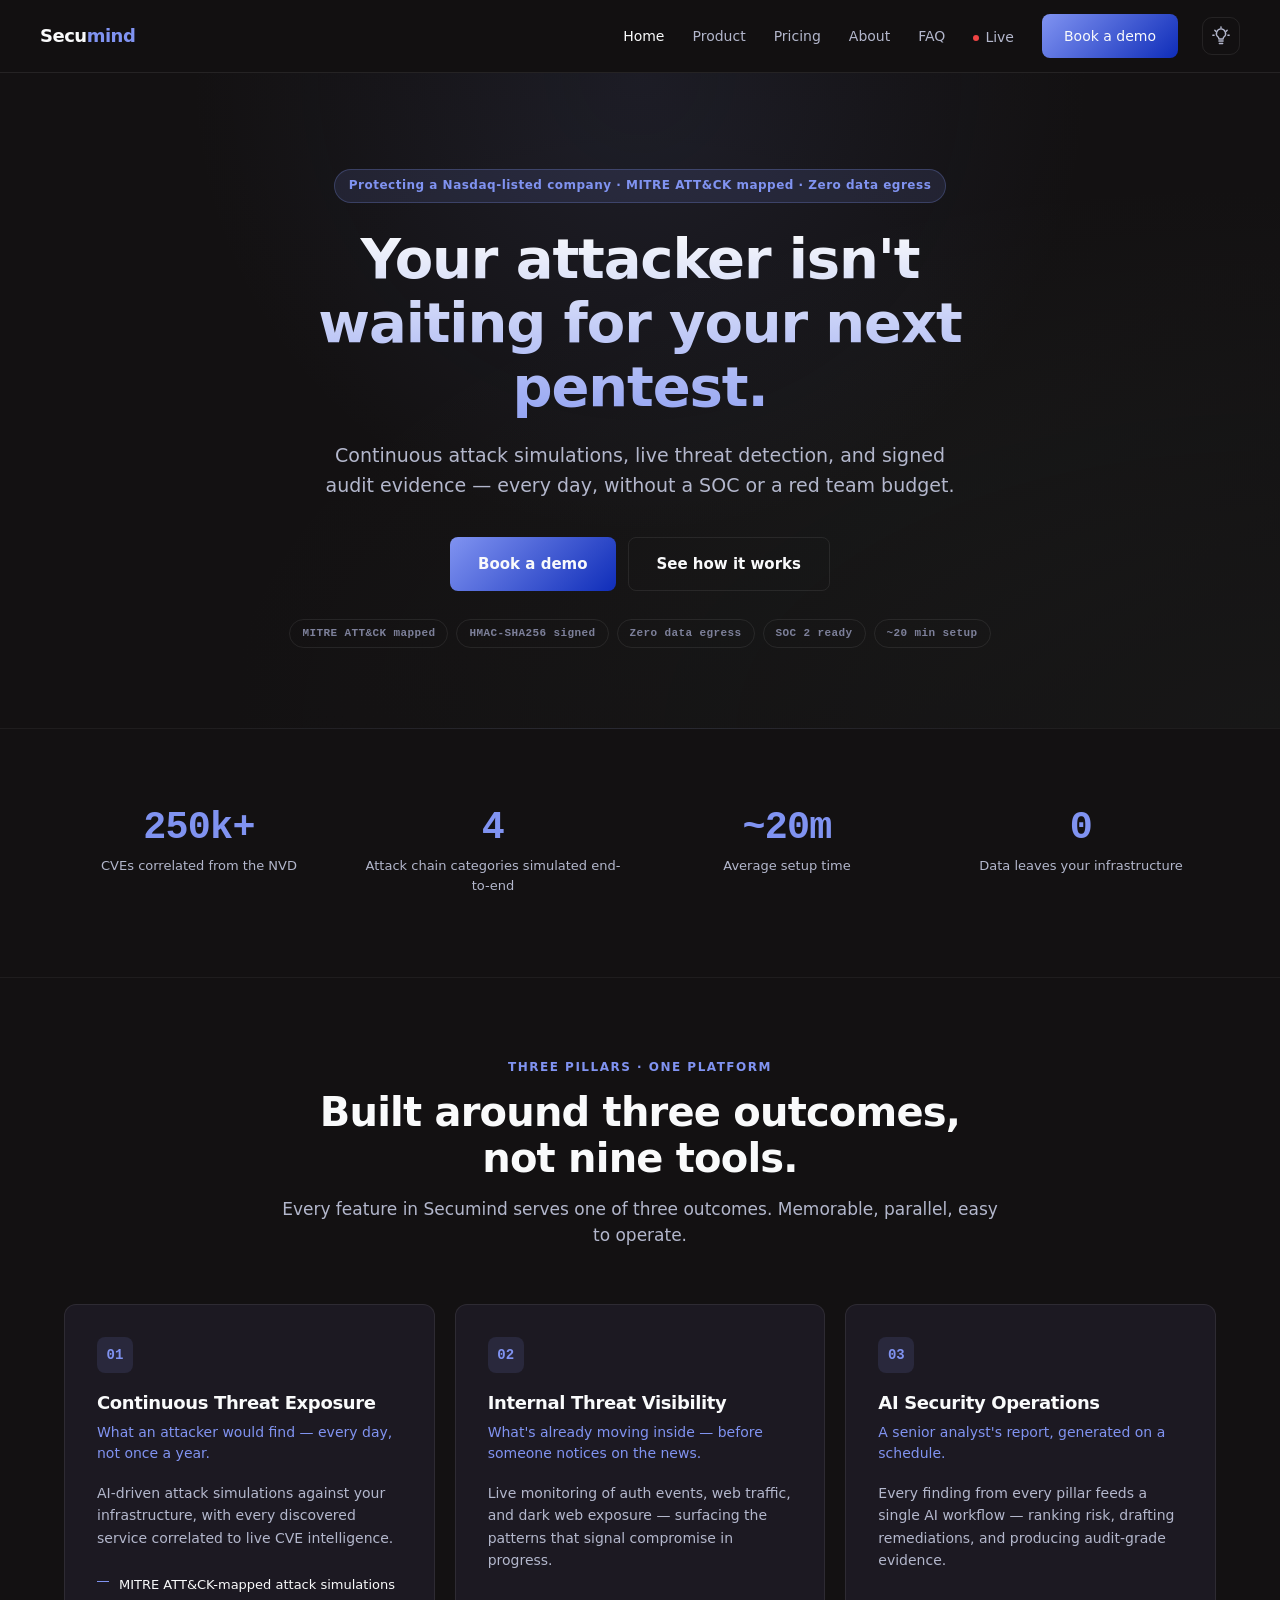
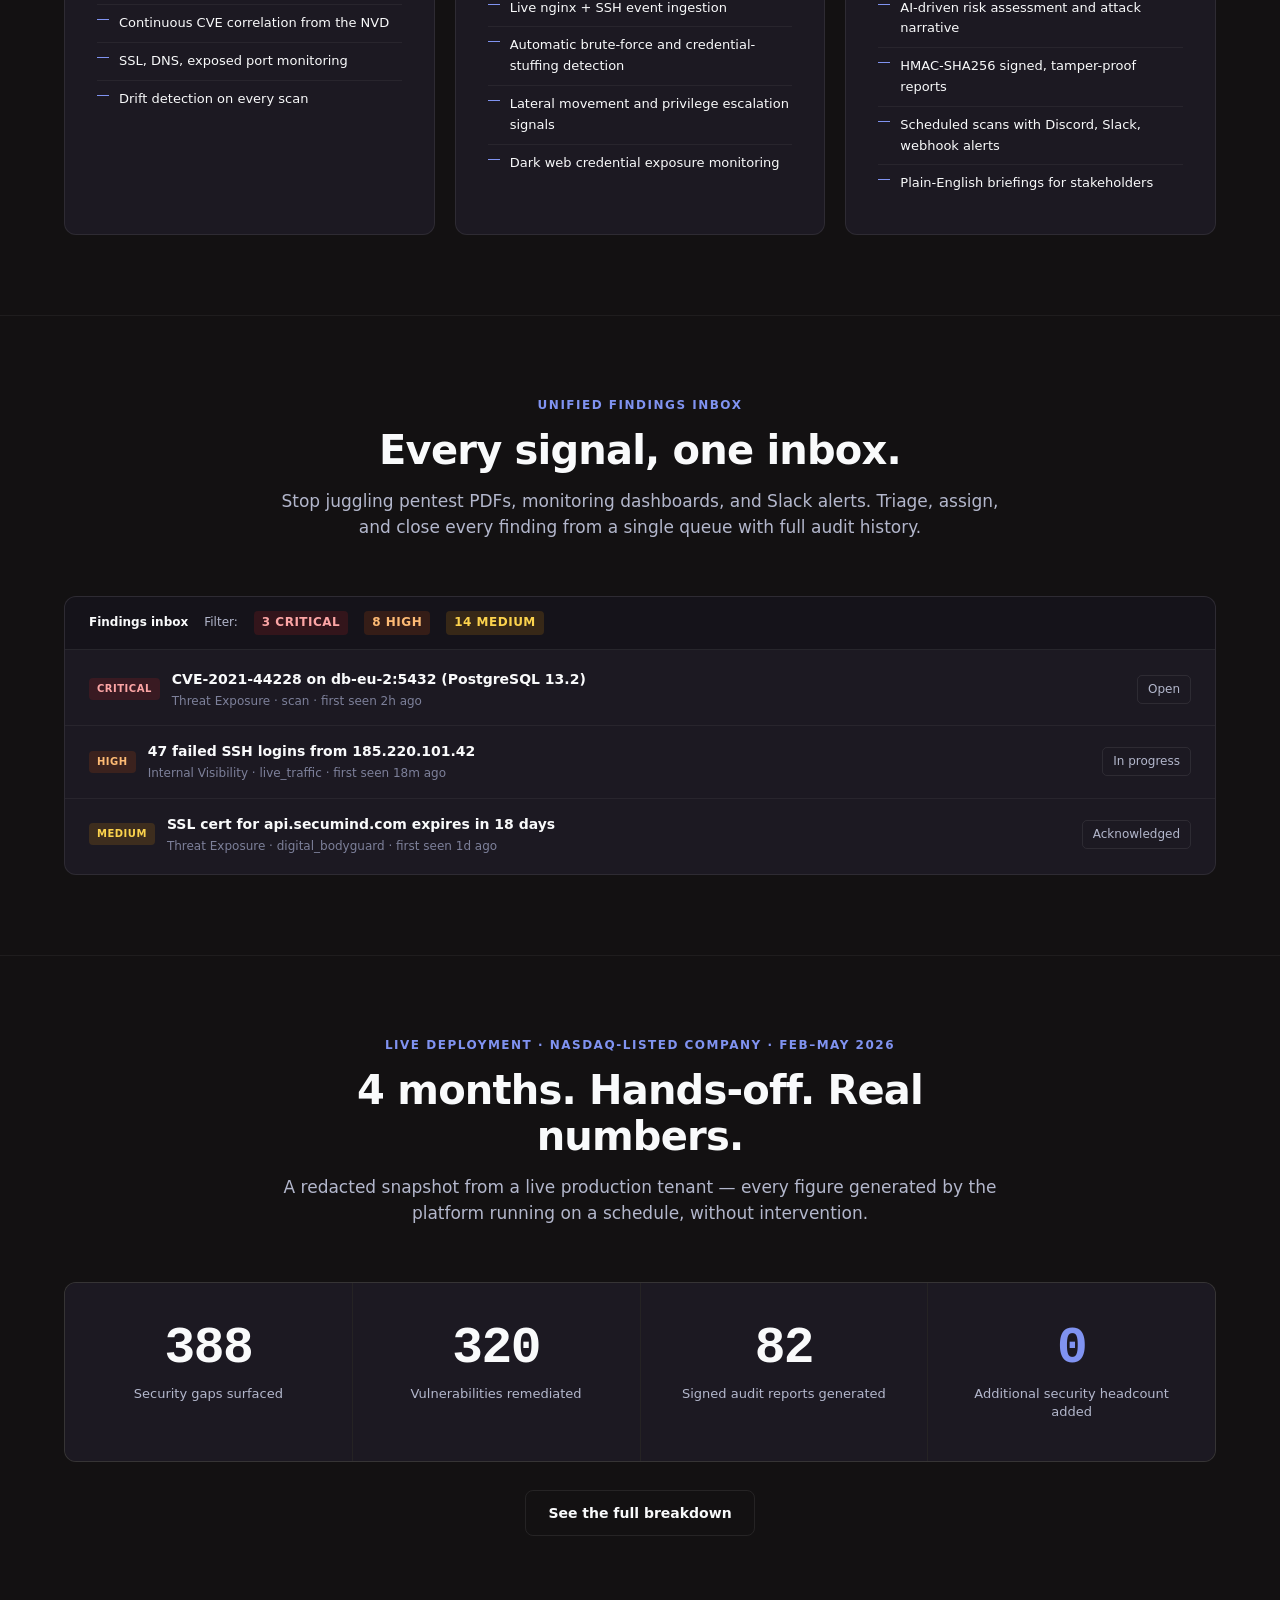
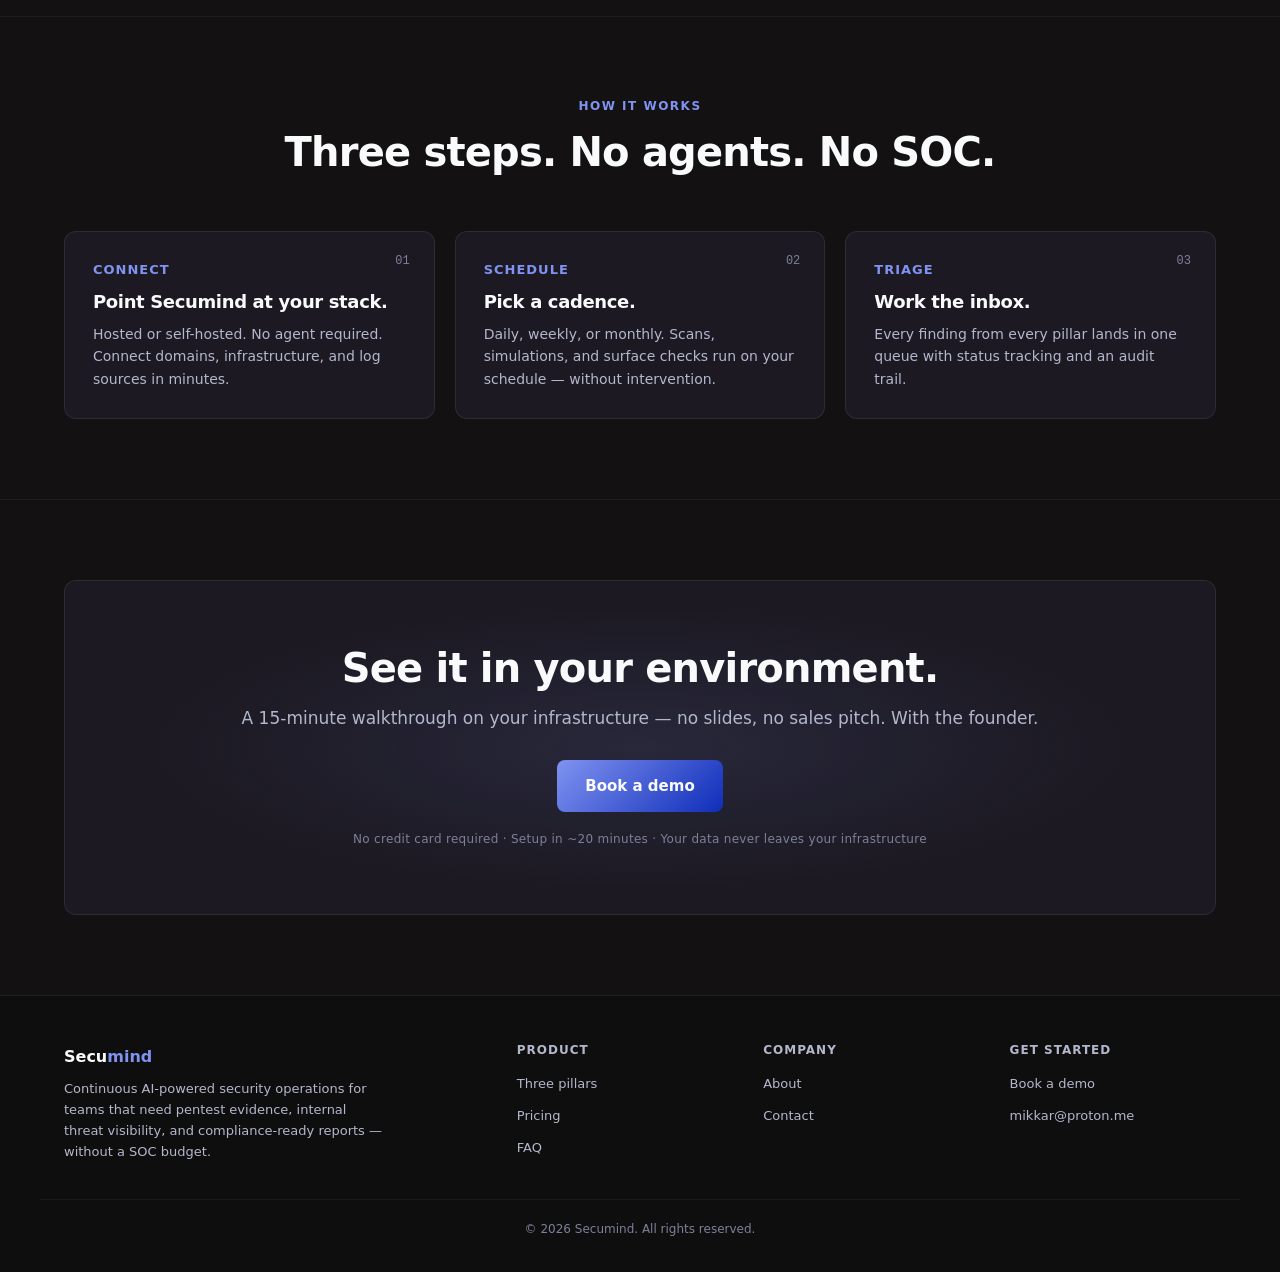
==== commit bdc8cc0a: "Add live threat intelligence page and homepage overhaul - New live.html: real-time global threat fee" ====
--- a/index.html
+++ b/index.html
@@ -21,6 +21,7 @@
             <li><a href="pricing.html">Pricing</a></li>
             <li><a href="about.html">About</a></li>
             <li><a href="faq.html">FAQ</a></li>
+            <li><a href="live.html" class="nav-live"><span class="nav-live-dot"></span>Live</a></li>
             <li><a href="contact.html" class="btn btn-primary">Book a demo</a></li>
         </ul>
     </div>
@@ -32,14 +33,46 @@
 <section class="hero">
     <canvas class="hero-canvas" id="heroCanvas" aria-hidden="true"></canvas>
     <div class="hero-inner">
-        <!-- <span class="hero-eyebrow">Continuous security operations · Built for teams without a SOC</span> -->
-        <h1 class="hero-title">Continuous AI-powered security operations.<br>One platform.</h1>
+        <span class="hero-eyebrow">Protecting a Nasdaq-listed company &middot; MITRE ATT&amp;CK mapped &middot; Zero data egress</span>
+        <h1 class="hero-title">Your attacker isn't<br>waiting for your next pentest.</h1>
         <p class="hero-subtitle">
-            Secumind runs continuous attack simulations, watches what's already moving inside your network, and produces signed audit evidence your auditors and insurers accept — without standing up a SOC or paying for a red team engagement.
+            Continuous attack simulations, live threat detection, and signed audit evidence —
+            every day, without a SOC or a red team budget.
         </p>
         <div class="hero-cta">
             <a href="contact.html" class="btn btn-primary btn-lg">Book a demo</a>
             <a href="product.html" class="btn btn-outline btn-lg">See how it works</a>
+        </div>
+        <div class="hero-badges">
+            <span>MITRE ATT&amp;CK mapped</span>
+            <span>HMAC-SHA256 signed</span>
+            <span>Zero data egress</span>
+            <span>SOC 2 ready</span>
+            <span>~20 min setup</span>
+        </div>
+    </div>
+</section>
+
+<!-- ───────── STATS ───────── -->
+<section>
+    <div class="container">
+        <div class="stats">
+            <div>
+                <div class="stat-value">250k+</div>
+                <div class="stat-label">CVEs correlated from the NVD</div>
+            </div>
+            <div>
+                <div class="stat-value">4</div>
+                <div class="stat-label">Attack chain categories simulated end-to-end</div>
+            </div>
+            <div>
+                <div class="stat-value">~20m</div>
+                <div class="stat-label">Average setup time</div>
+            </div>
+            <div>
+                <div class="stat-value">0</div>
+                <div class="stat-label">Data leaves your infrastructure</div>
+            </div>
         </div>
     </div>
 </section>
@@ -139,27 +172,35 @@
     </div>
 </section>
 
-<!-- ───────── STATS ───────── -->
-<section>
-    <div class="container">
-        <div class="stats">
-            <div>
-                <div class="stat-value">250k+</div>
-                <div class="stat-label">CVEs correlated from the NVD</div>
-            </div>
-            <div>
-                <div class="stat-value">4</div>
-                <div class="stat-label">Attack chain categories simulated end-to-end</div>
-            </div>
-            <div>
-                <div class="stat-value">~20m</div>
-                <div class="stat-label">Average setup time</div>
-            </div>
-            <div>
-                <div class="stat-value">0</div>
-                <div class="stat-label">Data leaves your infrastructure</div>
-            </div>
-        </div>
+<!-- ───────── SOCIAL PROOF ───────── -->
+<section>
+    <div class="container">
+        <div class="section-header">
+            <div class="section-eyebrow">Live deployment &middot; Nasdaq-listed company &middot; Feb–May 2026</div>
+            <h2 class="section-title">4 months. Hands-off. Real numbers.</h2>
+            <p class="section-subtitle">A redacted snapshot from a live production tenant — every figure generated by the platform running on a schedule, without intervention.</p>
+        </div>
+        <div class="proof-metrics">
+            <div class="proof-metric">
+                <div class="proof-value" data-target="410">410</div>
+                <div class="proof-label">Security gaps surfaced</div>
+            </div>
+            <div class="proof-metric">
+                <div class="proof-value" data-target="338">338</div>
+                <div class="proof-label">Vulnerabilities remediated</div>
+            </div>
+            <div class="proof-metric">
+                <div class="proof-value" data-target="87">87</div>
+                <div class="proof-label">Signed audit reports generated</div>
+            </div>
+            <div class="proof-metric">
+                <div class="proof-value proof-zero">0</div>
+                <div class="proof-label">Additional security headcount added</div>
+            </div>
+        </div>
+        <p style="text-align: center; margin-top: 28px;">
+            <a href="product.html" class="btn btn-outline">See the full breakdown</a>
+        </p>
     </div>
 </section>
 
@@ -195,8 +236,9 @@
     <div class="container">
         <div class="cta-block">
             <h2>See it in your environment.</h2>
-            <p>A 15-minute walkthrough on your infrastructure — no slides, no sales pitch.</p>
+            <p>A 15-minute walkthrough on your infrastructure — no slides, no sales pitch. With the founder.</p>
             <a href="contact.html" class="btn btn-primary btn-lg">Book a demo</a>
+            <p class="cta-trust">No credit card required &middot; Setup in ~20 minutes &middot; Your data never leaves your infrastructure</p>
         </div>
     </div>
 </section>
--- a/css/style.css
+++ b/css/style.css
@@ -482,6 +482,74 @@
     font-size: 13px;
 }
 
+/* ── Metrics table (e.g. "Secumind in Action") ─────────────────── */
+.metrics-table-wrap {
+    overflow-x: auto;
+    border: 1px solid var(--border);
+    border-radius: var(--radius);
+    background: var(--bg-soft);
+}
+
+.metrics-table {
+    width: 100%;
+    min-width: 560px;
+    border-collapse: collapse;
+    font-size: 14px;
+}
+
+.metrics-table th,
+.metrics-table td {
+    padding: 12px 18px;
+    text-align: right;
+    white-space: nowrap;
+    border-bottom: 1px solid var(--border-soft);
+}
+
+.metrics-table thead th {
+    color: var(--text);
+    font-weight: 600;
+    font-size: 12px;
+    letter-spacing: 0.5px;
+    text-transform: uppercase;
+    background: var(--accent-soft);
+}
+
+.metrics-table th:first-child,
+.metrics-table td:first-child {
+    text-align: left;
+    color: var(--text);
+    font-weight: 500;
+}
+
+.metrics-table tbody td {
+    color: var(--text-muted);
+    font-family: var(--font-mono);
+    font-variant-numeric: tabular-nums;
+}
+
+.metrics-table tbody tr:hover { background: var(--bg-soft); }
+
+.metrics-table .col-total { color: var(--accent); font-weight: 600; }
+
+.metrics-table tfoot td {
+    border-top: 1px solid var(--border);
+    border-bottom: none;
+    font-weight: 700;
+    color: var(--text);
+    background: var(--accent-soft);
+    font-family: var(--font-mono);
+    font-variant-numeric: tabular-nums;
+}
+
+.metrics-table tfoot td:first-child { font-family: var(--font-display); }
+
+.metrics-caption {
+    text-align: center;
+    font-size: 12px;
+    color: var(--text-dim);
+    margin-top: 16px;
+}
+
 /* ── How it works ──────────────────────────────────────────────── */
 .steps {
     display: grid;
@@ -653,6 +721,31 @@
 }
 
 .form-help { font-size: 12px; color: var(--text-dim); margin-top: 6px; }
+
+.form-error {
+    color: #fca5a5;
+    background: rgba(220, 38, 38, 0.12);
+    border: 1px solid rgba(220, 38, 38, 0.3);
+    border-radius: var(--radius-sm);
+    padding: 10px 14px;
+    font-size: 13px;
+    margin-bottom: 16px;
+}
+
+.form-success {
+    text-align: center;
+    padding: 24px 8px;
+}
+
+.form-success h3 {
+    color: var(--success);
+    margin-bottom: 8px;
+}
+
+.form-success p {
+    color: var(--text-muted);
+    font-size: 14px;
+}
 
 /* ── Footer ────────────────────────────────────────────────────── */
 .footer {
@@ -730,4 +823,520 @@
     .stats { grid-template-columns: 1fr; gap: 24px; }
     .footer-inner { grid-template-columns: 1fr; }
     .cta-block { padding: 48px 20px; }
-}
+    .proof-metrics { grid-template-columns: 1fr; }
+    .hero-badges { gap: 6px; }
+    .hero-badges span { font-size: 10px; padding: 4px 10px; }
+}
+
+/* ── Threat ticker ─────────────────────────────────────────────── */
+.threat-ticker {
+    display: flex;
+    align-items: center;
+    height: 34px;
+    background: rgba(220, 38, 38, 0.06);
+    border-bottom: 1px solid rgba(220, 38, 38, 0.18);
+    overflow: hidden;
+    font-size: 11px;
+    font-family: var(--font-mono);
+    letter-spacing: 0.3px;
+}
+
+.ticker-label {
+    flex-shrink: 0;
+    display: flex;
+    align-items: center;
+    gap: 7px;
+    padding: 0 16px;
+    color: #fca5a5;
+    font-weight: 700;
+    font-size: 10px;
+    letter-spacing: 1.5px;
+    border-right: 1px solid rgba(220, 38, 38, 0.2);
+    height: 100%;
+    background: rgba(220, 38, 38, 0.1);
+}
+
+.ticker-dot {
+    display: inline-block;
+    width: 6px;
+    height: 6px;
+    border-radius: 50%;
+    background: #ef4444;
+    animation: pulse-dot 1.4s ease-in-out infinite;
+    flex-shrink: 0;
+}
+
+@keyframes pulse-dot {
+    0%, 100% { opacity: 1; transform: scale(1); }
+    50% { opacity: 0.35; transform: scale(0.65); }
+}
+
+.ticker-track {
+    flex: 1;
+    overflow: hidden;
+    height: 100%;
+    display: flex;
+    align-items: center;
+}
+
+.ticker-inner {
+    display: inline-flex;
+    align-items: center;
+    gap: 28px;
+    white-space: nowrap;
+    animation: ticker-scroll 60s linear infinite;
+}
+
+.ticker-inner span:not(.ticker-sep) {
+    color: var(--text-muted);
+}
+
+@keyframes ticker-scroll {
+    0% { transform: translateX(0); }
+    100% { transform: translateX(-50%); }
+}
+
+.ticker-sep {
+    color: rgba(220, 38, 38, 0.3);
+    font-size: 12px;
+    flex-shrink: 0;
+}
+
+@media (max-width: 900px) {
+    .threat-ticker { display: none; }
+}
+
+/* ── Hero trust badges ─────────────────────────────────────────── */
+.hero-badges {
+    display: flex;
+    gap: 8px;
+    justify-content: center;
+    flex-wrap: wrap;
+    margin-top: 28px;
+}
+
+.hero-badges span {
+    font-size: 11px;
+    font-weight: 600;
+    color: var(--text-dim);
+    letter-spacing: 0.4px;
+    padding: 5px 12px;
+    border: 1px solid var(--border);
+    border-radius: 999px;
+    font-family: var(--font-mono);
+}
+
+/* ── Proof metrics (social proof) ──────────────────────────────── */
+.proof-metrics {
+    display: grid;
+    grid-template-columns: repeat(4, 1fr);
+    gap: 1px;
+    background: var(--border);
+    border: 1px solid var(--border);
+    border-radius: var(--radius);
+    overflow: hidden;
+}
+
+.proof-metric {
+    background: var(--bg-elev);
+    padding: 40px 24px;
+    text-align: center;
+}
+
+.proof-value {
+    font-size: clamp(36px, 4vw, 52px);
+    font-weight: 800;
+    color: var(--text);
+    line-height: 1;
+    letter-spacing: -0.03em;
+    margin-bottom: 10px;
+    font-family: var(--font-mono);
+}
+
+.proof-zero {
+    color: var(--accent);
+}
+
+.proof-label {
+    color: var(--text-muted);
+    font-size: 13px;
+    line-height: 1.4;
+}
+
+@media (max-width: 900px) {
+    .proof-metrics { grid-template-columns: repeat(2, 1fr); }
+}
+
+/* ── Nav live indicator ────────────────────────────────────────── */
+.nav-live {
+    display: inline-flex !important;
+    align-items: center;
+    gap: 6px;
+}
+
+.nav-live-dot {
+    display: inline-block;
+    width: 6px;
+    height: 6px;
+    border-radius: 50%;
+    background: #ef4444;
+    animation: pulse-dot 1.4s ease-in-out infinite;
+    flex-shrink: 0;
+}
+
+/* ── Live page hero elements ───────────────────────────────────── */
+.live-eyebrow {
+    display: inline-flex;
+    align-items: center;
+    gap: 8px;
+    background: rgba(220, 38, 38, 0.1);
+    border: 1px solid rgba(220, 38, 38, 0.25);
+    border-radius: 999px;
+    padding: 6px 16px;
+    color: #fca5a5;
+    font-size: 11px;
+    font-weight: 700;
+    letter-spacing: 1.5px;
+    margin-bottom: 20px;
+}
+
+.live-stats-bar {
+    display: flex;
+    align-items: center;
+    justify-content: center;
+    gap: 40px;
+    margin-top: 36px;
+    flex-wrap: wrap;
+}
+
+.live-stat { text-align: center; }
+
+.live-stat-value {
+    font-size: 30px;
+    font-weight: 800;
+    color: var(--text);
+    font-family: var(--font-mono);
+    letter-spacing: -0.02em;
+    line-height: 1;
+    margin-bottom: 6px;
+}
+
+.live-stat-label {
+    font-size: 12px;
+    color: var(--text-dim);
+    letter-spacing: 0.3px;
+}
+
+.live-stat-div {
+    width: 1px;
+    height: 36px;
+    background: var(--border);
+    flex-shrink: 0;
+}
+
+/* ── Controls bar ──────────────────────────────────────────────── */
+.live-controls-bar {
+    border-top: 1px solid var(--border-soft);
+    border-bottom: 1px solid var(--border-soft);
+    padding: 14px 0;
+    position: sticky;
+    top: 57px;
+    z-index: 10;
+    background: rgba(19, 17, 18, 0.92);
+    backdrop-filter: blur(10px);
+    -webkit-backdrop-filter: blur(10px);
+}
+
+html[data-theme="light"] .live-controls-bar {
+    background: rgba(238, 241, 247, 0.92);
+}
+
+.live-controls-inner {
+    display: flex;
+    align-items: center;
+    justify-content: space-between;
+    gap: 16px;
+    flex-wrap: wrap;
+}
+
+.filter-pills {
+    display: flex;
+    gap: 6px;
+    flex-wrap: wrap;
+}
+
+.filter-pill {
+    padding: 6px 14px;
+    border-radius: 999px;
+    font-size: 12px;
+    font-weight: 600;
+    cursor: pointer;
+    border: 1px solid var(--border);
+    background: transparent;
+    color: var(--text-muted);
+    transition: all 0.15s;
+    font-family: inherit;
+}
+
+.filter-pill:hover {
+    border-color: var(--accent);
+    color: var(--accent);
+}
+
+.filter-pill.active {
+    background: var(--accent-soft);
+    border-color: rgba(128, 147, 241, 0.4);
+    color: var(--accent);
+}
+
+.live-refresh-badge {
+    display: flex;
+    align-items: center;
+    gap: 7px;
+    font-size: 11px;
+    color: var(--text-dim);
+    font-family: var(--font-mono);
+    white-space: nowrap;
+}
+
+.refresh-dot {
+    width: 6px;
+    height: 6px;
+    border-radius: 50%;
+    background: var(--success);
+    animation: pulse-dot 2s ease-in-out infinite;
+    flex-shrink: 0;
+}
+
+.sev-breakdown {
+    display: flex;
+    gap: 10px;
+    margin-top: 10px;
+    flex-wrap: wrap;
+    min-height: 20px;
+}
+
+.sev-count {
+    font-size: 11px;
+    font-weight: 700;
+    padding: 2px 8px;
+    border-radius: 4px;
+    letter-spacing: 0.5px;
+    font-family: var(--font-mono);
+}
+
+.sev-count--critical { background: rgba(220,38,38,0.15); color: #fca5a5; }
+.sev-count--high     { background: rgba(234,88,12,0.15);  color: #fdba74; }
+.sev-count--medium   { background: rgba(245,158,11,0.15); color: #fcd34d; }
+
+/* ── Feed wrapper ──────────────────────────────────────────────── */
+.live-feed-wrap {
+    padding: 24px 0 72px;
+}
+
+.live-feed {
+    display: flex;
+    flex-direction: column;
+    gap: 3px;
+}
+
+.live-loading {
+    display: flex;
+    align-items: center;
+    gap: 12px;
+    padding: 56px 0;
+    color: var(--text-dim);
+    font-size: 13px;
+    font-family: var(--font-mono);
+}
+
+.live-loading-dot {
+    width: 8px;
+    height: 8px;
+    border-radius: 50%;
+    background: var(--accent);
+    animation: pulse-dot 1s ease-in-out infinite;
+    flex-shrink: 0;
+}
+
+.live-empty {
+    text-align: center;
+    padding: 56px 0;
+    color: var(--text-dim);
+    font-size: 14px;
+}
+
+/* ── Feed items ──────────────────────────────────────────────────── */
+.feed-item {
+    display: grid;
+    grid-template-columns: 76px 1fr auto;
+    gap: 20px;
+    padding: 14px 20px;
+    background: var(--bg-elev);
+    border: 1px solid var(--border);
+    border-left: 3px solid transparent;
+    border-radius: var(--radius-sm);
+    align-items: start;
+    transition: border-color 0.15s, background 0.15s;
+}
+
+.feed-item:hover {
+    border-color: rgba(128, 147, 241, 0.3);
+    border-left-color: var(--accent);
+}
+
+.feed-item--critical { border-left-color: #dc2626; }
+.feed-item--high     { border-left-color: #ea580c; }
+.feed-item--medium   { border-left-color: #f59e0b; }
+
+.feed-item--new { animation: feed-flash 0.7s ease; }
+
+@keyframes feed-flash {
+    0%   { background: rgba(128, 147, 241, 0.1); }
+    100% { background: var(--bg-elev); }
+}
+
+.feed-time {
+    font-family: var(--font-mono);
+    text-align: right;
+    padding-top: 3px;
+    flex-shrink: 0;
+}
+
+.feed-time-hms {
+    font-size: 13px;
+    font-weight: 600;
+    color: var(--text);
+    letter-spacing: -0.3px;
+}
+
+.feed-time-date {
+    font-size: 10px;
+    color: var(--text-dim);
+    margin-top: 3px;
+}
+
+.feed-header {
+    display: flex;
+    align-items: center;
+    gap: 8px;
+    margin-bottom: 5px;
+}
+
+.feed-badge {
+    font-size: 9px;
+    font-weight: 800;
+    padding: 2px 6px;
+    border-radius: 3px;
+    letter-spacing: 0.8px;
+    font-family: var(--font-mono);
+    flex-shrink: 0;
+}
+
+.feed-badge--critical { background: rgba(220,38,38,0.2);  color: #fca5a5; }
+.feed-badge--high     { background: rgba(234,88,12,0.2);  color: #fdba74; }
+.feed-badge--medium   { background: rgba(245,158,11,0.2); color: #fcd34d; }
+
+.feed-type {
+    font-size: 10px;
+    font-weight: 700;
+    color: var(--text-dim);
+    text-transform: uppercase;
+    letter-spacing: 0.8px;
+}
+
+.feed-title {
+    font-size: 14px;
+    font-weight: 600;
+    color: var(--text);
+    margin-bottom: 6px;
+    line-height: 1.4;
+    word-break: break-word;
+}
+
+.feed-details {
+    display: flex;
+    flex-wrap: wrap;
+    gap: 0;
+    margin-bottom: 8px;
+}
+
+.feed-detail {
+    font-size: 12px;
+    color: var(--text-muted);
+    font-family: var(--font-mono);
+}
+
+.feed-detail::after { content: ' · '; color: var(--text-dim); }
+.feed-detail:last-child::after { content: ''; }
+
+.feed-tags {
+    display: flex;
+    gap: 4px;
+    flex-wrap: wrap;
+}
+
+.feed-tag {
+    font-size: 10px;
+    padding: 2px 7px;
+    background: var(--bg-soft);
+    border: 1px solid var(--border);
+    border-radius: 3px;
+    color: var(--text-dim);
+    font-family: var(--font-mono);
+}
+
+.feed-source { padding-top: 3px; flex-shrink: 0; }
+
+.source-badge {
+    font-size: 10px;
+    font-weight: 700;
+    padding: 3px 9px;
+    border-radius: 4px;
+    letter-spacing: 0.4px;
+    white-space: nowrap;
+    font-family: var(--font-mono);
+}
+
+.source-badge--urlhaus {
+    background: rgba(180, 237, 210, 0.1);
+    color: var(--mint);
+    border: 1px solid rgba(180, 237, 210, 0.2);
+}
+
+.source-badge--otx {
+    background: var(--accent-soft);
+    color: var(--accent);
+    border: 1px solid rgba(128, 147, 241, 0.25);
+}
+
+.live-attribution {
+    margin-top: 28px;
+    text-align: center;
+    font-size: 12px;
+    color: var(--text-dim);
+    line-height: 1.6;
+}
+
+@media (max-width: 900px) {
+    .live-stat-div { display: none; }
+    .live-controls-inner { flex-direction: column; align-items: flex-start; gap: 10px; }
+    .live-controls-bar { top: 0; position: relative; }
+    .feed-item { grid-template-columns: 1fr auto; gap: 12px; }
+    .feed-time { display: none; }
+}
+
+@media (max-width: 600px) {
+    .feed-item { grid-template-columns: 1fr; }
+    .feed-source { display: none; }
+    .live-stats-bar { gap: 24px; }
+}
+
+/* ── CTA trust line ────────────────────────────────────────────── */
+.cta-trust {
+    font-size: 12px !important;
+    color: var(--text-dim) !important;
+    margin-top: 18px !important;
+    margin-bottom: 0 !important;
+    letter-spacing: 0.3px;
+}
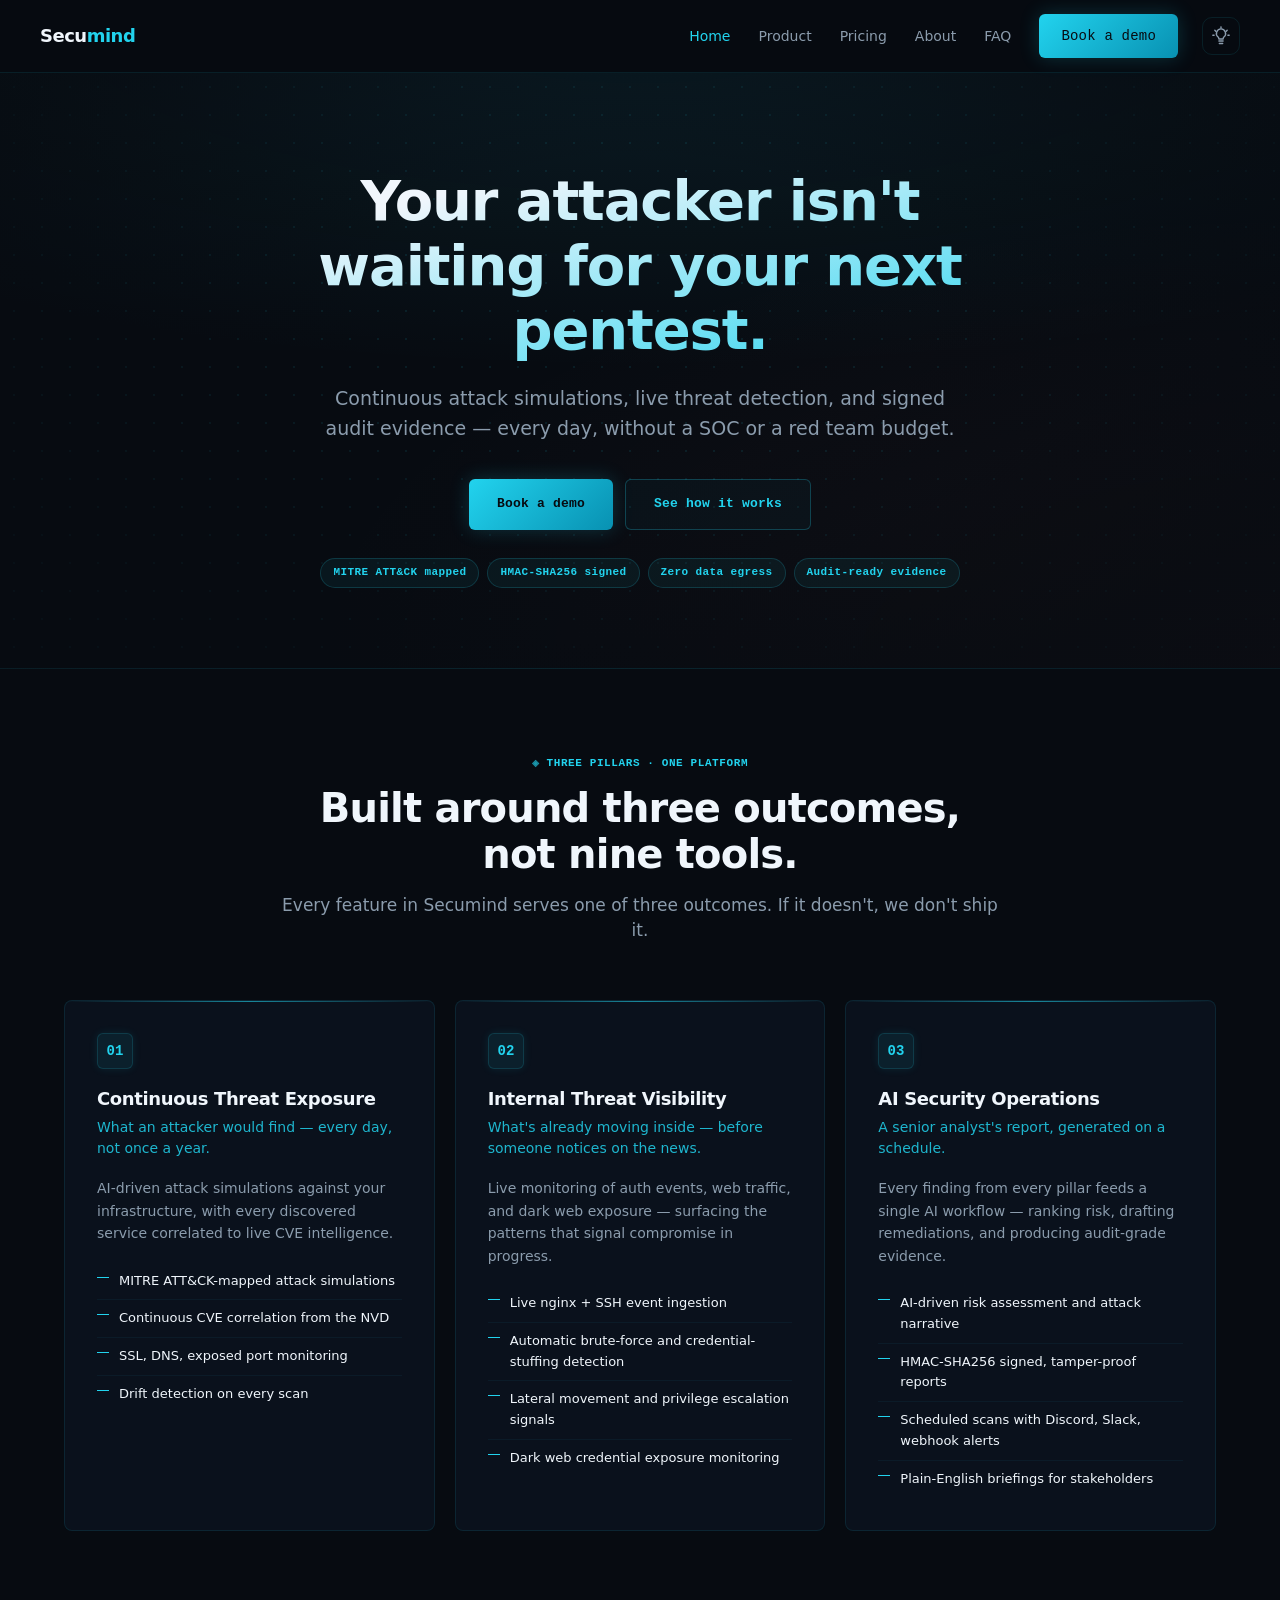
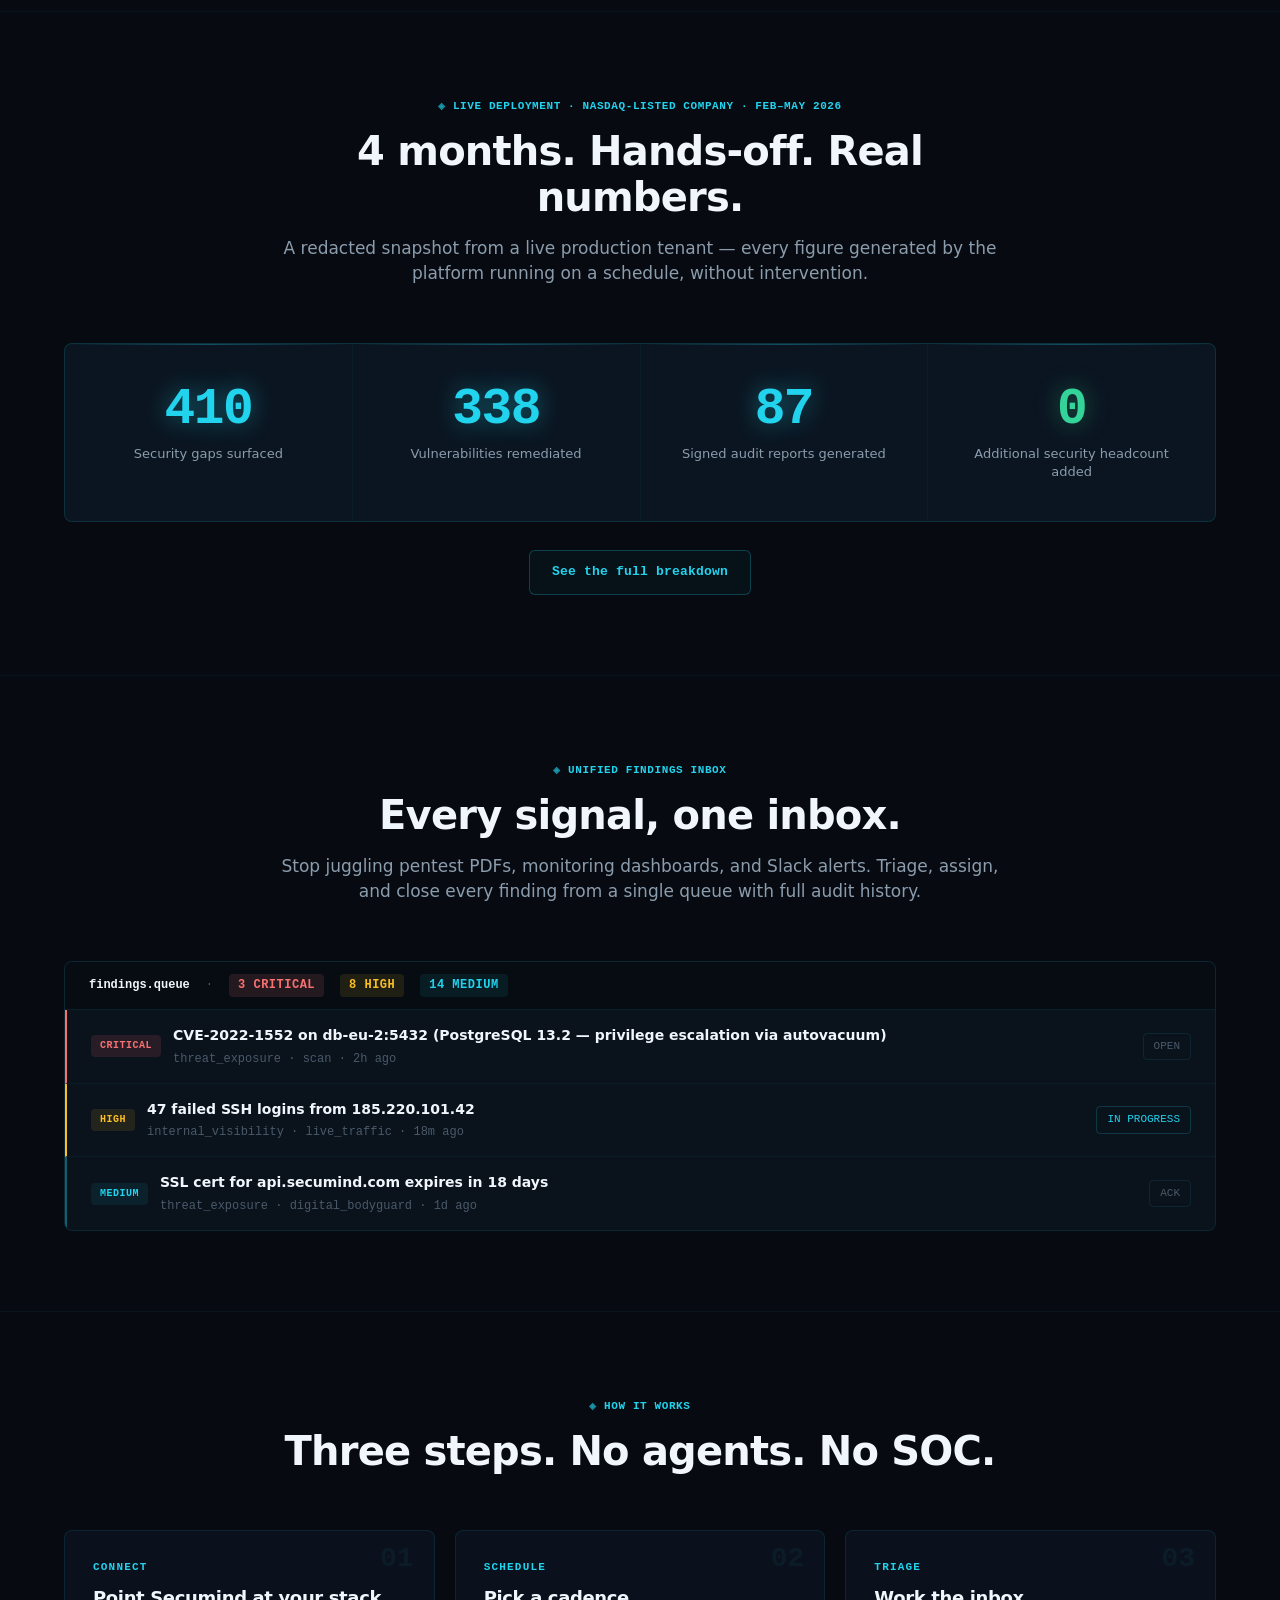
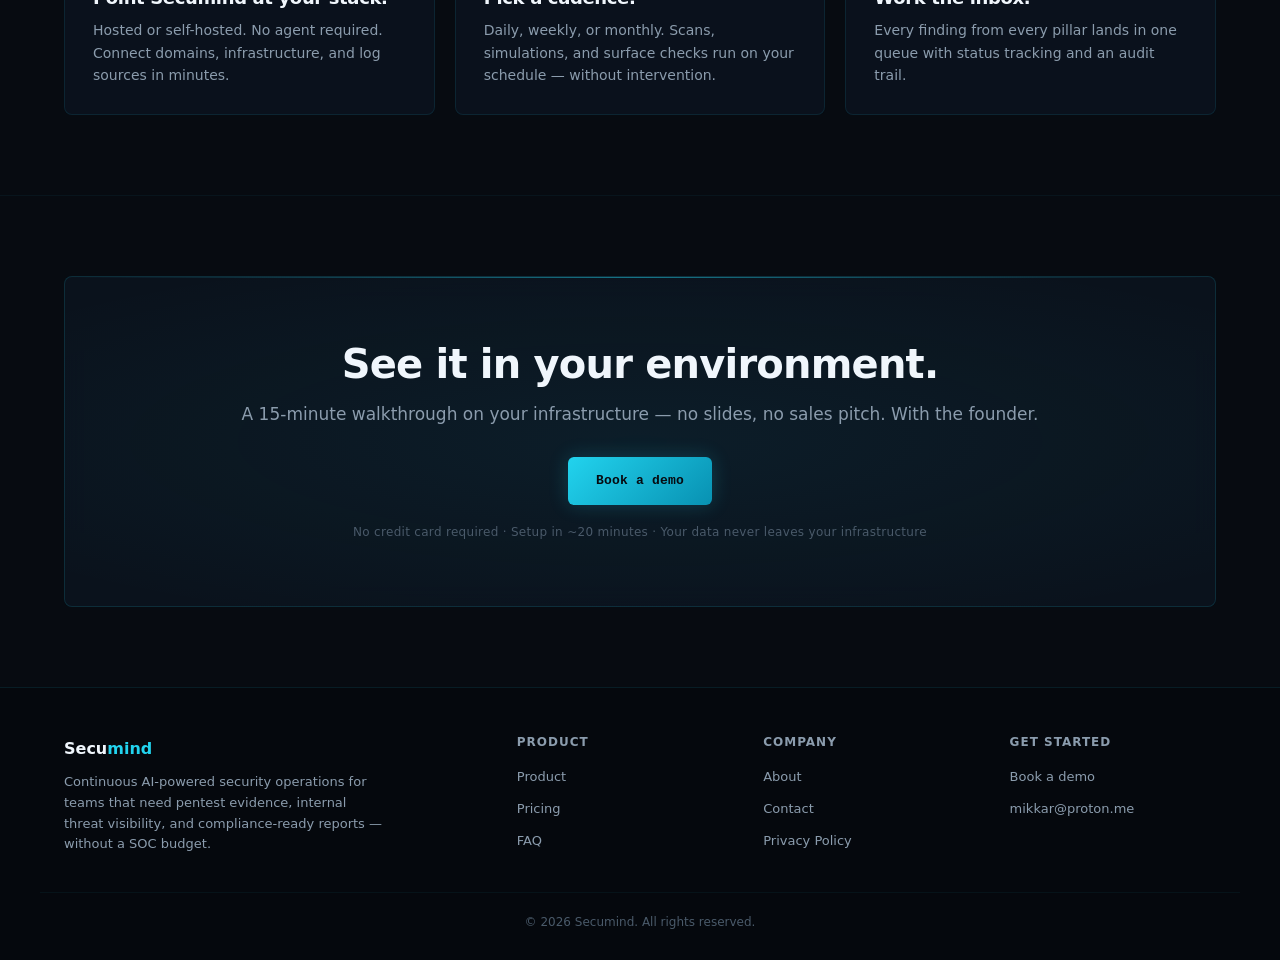
==== commit 9d01f7ac: "Apply reviewer feedback: fix credibility issues, pricing, live page safety, OG tags, privacy policy" ====
--- a/index.html
+++ b/index.html
@@ -5,7 +5,14 @@
     <meta name="viewport" content="width=device-width, initial-scale=1">
     <title>Secumind — Continuous AI-powered security operations</title>
     <meta name="description" content="Continuous attack simulations, internal threat visibility, and signed audit evidence — in one platform, without a red team budget.">
+    <meta property="og:title" content="Secumind — Continuous AI-powered security operations">
+    <meta property="og:description" content="Continuous attack simulations, internal threat visibility, and signed audit evidence — in one platform, without a red team budget.">
+    <meta property="og:type" content="website">
+    <meta name="twitter:card" content="summary_large_image">
+    <meta name="twitter:title" content="Secumind — Continuous AI-powered security operations">
+    <meta name="twitter:description" content="Continuous attack simulations, internal threat visibility, and signed audit evidence — in one platform, without a red team budget.">
     <link rel="stylesheet" href="css/style.css">
+    <link rel="stylesheet" href="css/theme-blue.css">
     <script>try{if(localStorage.getItem('theme')==='light'){document.documentElement.setAttribute('data-theme','light');}}catch(e){}</script>
 </head>
 <body>
@@ -21,7 +28,6 @@
             <li><a href="pricing.html">Pricing</a></li>
             <li><a href="about.html">About</a></li>
             <li><a href="faq.html">FAQ</a></li>
-            <li><a href="live.html" class="nav-live"><span class="nav-live-dot"></span>Live</a></li>
             <li><a href="contact.html" class="btn btn-primary">Book a demo</a></li>
         </ul>
     </div>
@@ -33,7 +39,6 @@
 <section class="hero">
     <canvas class="hero-canvas" id="heroCanvas" aria-hidden="true"></canvas>
     <div class="hero-inner">
-        <span class="hero-eyebrow">Protecting a Nasdaq-listed company &middot; MITRE ATT&amp;CK mapped &middot; Zero data egress</span>
         <h1 class="hero-title">Your attacker isn't<br>waiting for your next pentest.</h1>
         <p class="hero-subtitle">
             Continuous attack simulations, live threat detection, and signed audit evidence —
@@ -47,32 +52,7 @@
             <span>MITRE ATT&amp;CK mapped</span>
             <span>HMAC-SHA256 signed</span>
             <span>Zero data egress</span>
-            <span>SOC 2 ready</span>
-            <span>~20 min setup</span>
-        </div>
-    </div>
-</section>
-
-<!-- ───────── STATS ───────── -->
-<section>
-    <div class="container">
-        <div class="stats">
-            <div>
-                <div class="stat-value">250k+</div>
-                <div class="stat-label">CVEs correlated from the NVD</div>
-            </div>
-            <div>
-                <div class="stat-value">4</div>
-                <div class="stat-label">Attack chain categories simulated end-to-end</div>
-            </div>
-            <div>
-                <div class="stat-value">~20m</div>
-                <div class="stat-label">Average setup time</div>
-            </div>
-            <div>
-                <div class="stat-value">0</div>
-                <div class="stat-label">Data leaves your infrastructure</div>
-            </div>
+            <span>Audit-ready evidence</span>
         </div>
     </div>
 </section>
@@ -83,7 +63,7 @@
         <div class="section-header">
             <div class="section-eyebrow">Three pillars · One platform</div>
             <h2 class="section-title">Built around three outcomes, not nine tools.</h2>
-            <p class="section-subtitle">Every feature in Secumind serves one of three outcomes. Memorable, parallel, easy to operate.</p>
+            <p class="section-subtitle">Every feature in Secumind serves one of three outcomes. If it doesn't, we don't ship it.</p>
         </div>
         <div class="pillars">
             <div class="pillar">
@@ -126,6 +106,38 @@
     </div>
 </section>
 
+<!-- ───────── SOCIAL PROOF ───────── -->
+<section>
+    <div class="container">
+        <div class="section-header">
+            <div class="section-eyebrow">Live deployment &middot; Nasdaq-listed company &middot; Feb–May 2026</div>
+            <h2 class="section-title">4 months. Hands-off. Real numbers.</h2>
+            <p class="section-subtitle">A redacted snapshot from a live production tenant — every figure generated by the platform running on a schedule, without intervention.</p>
+        </div>
+        <div class="proof-metrics">
+            <div class="proof-metric">
+                <div class="proof-value" data-target="410">410</div>
+                <div class="proof-label">Security gaps surfaced</div>
+            </div>
+            <div class="proof-metric">
+                <div class="proof-value" data-target="338">338</div>
+                <div class="proof-label">Vulnerabilities remediated</div>
+            </div>
+            <div class="proof-metric">
+                <div class="proof-value" data-target="87">87</div>
+                <div class="proof-label">Signed audit reports generated</div>
+            </div>
+            <div class="proof-metric">
+                <div class="proof-value proof-zero">0</div>
+                <div class="proof-label">Additional security headcount added</div>
+            </div>
+        </div>
+        <p style="text-align: center; margin-top: 28px;">
+            <a href="product.html#in-action" class="btn btn-outline">See the full breakdown</a>
+        </p>
+    </div>
+</section>
+
 <!-- ───────── FINDINGS INBOX ───────── -->
 <section>
     <div class="container">
@@ -135,72 +147,40 @@
             <p class="section-subtitle">Stop juggling pentest PDFs, monitoring dashboards, and Slack alerts. Triage, assign, and close every finding from a single queue with full audit history.</p>
         </div>
         <div class="card" style="padding: 0; overflow: hidden;">
-            <div style="background: rgba(0,0,0,0.25); padding: 14px 24px; border-bottom: 1px solid var(--border); display: flex; gap: 16px; align-items: center; font-size: 12px;">
-                <strong style="color: var(--text);">Findings inbox</strong>
-                <span style="color: var(--text-muted);">Filter:</span>
-                <span style="background: rgba(220,38,38,0.15); color: #fca5a5; padding: 2px 8px; border-radius: 4px; font-weight: 600; letter-spacing: 0.5px;">3 CRITICAL</span>
-                <span style="background: rgba(234,88,12,0.15); color: #fdba74; padding: 2px 8px; border-radius: 4px; font-weight: 600; letter-spacing: 0.5px;">8 HIGH</span>
-                <span style="background: rgba(245,158,11,0.15); color: #fcd34d; padding: 2px 8px; border-radius: 4px; font-weight: 600; letter-spacing: 0.5px;">14 MEDIUM</span>
-            </div>
-            <div style="padding: 4px 0;">
-                <div style="display: flex; gap: 12px; padding: 14px 24px; border-bottom: 1px solid var(--border-soft); align-items: center;">
-                    <span style="background: rgba(220,38,38,0.15); color: #fca5a5; padding: 3px 8px; border-radius: 4px; font-size: 10px; font-weight: 700; letter-spacing: 0.5px;">CRITICAL</span>
-                    <div style="flex: 1;">
-                        <div style="color: var(--text); font-weight: 600; font-size: 14px;">CVE-2021-44228 on db-eu-2:5432 (PostgreSQL 13.2)</div>
-                        <div style="color: var(--text-dim); font-size: 12px; margin-top: 2px;">Threat Exposure · scan · first seen 2h ago</div>
+            <div class="inbox-header">
+                <strong style="color: var(--text);">findings.queue</strong>
+                <span style="color: var(--text-dim);">·</span>
+                <span style="background: rgba(248,113,113,0.12); color: var(--danger); padding: 2px 9px; border-radius: 4px; font-weight: 700; letter-spacing: 0.5px;">3 CRITICAL</span>
+                <span style="background: rgba(251,191,36,0.1); color: var(--warning); padding: 2px 9px; border-radius: 4px; font-weight: 700; letter-spacing: 0.5px;">8 HIGH</span>
+                <span style="background: rgba(34,211,238,0.08); color: var(--accent); padding: 2px 9px; border-radius: 4px; font-weight: 700; letter-spacing: 0.5px;">14 MEDIUM</span>
+            </div>
+            <div>
+                <div class="inbox-row inbox-row--critical">
+                    <span style="background: rgba(248,113,113,0.12); color: var(--danger); padding: 3px 9px; border-radius: 4px; font-size: 10px; font-weight: 800; letter-spacing: 0.5px; font-family: var(--font-mono); flex-shrink: 0;">CRITICAL</span>
+                    <div style="flex: 1; min-width: 0;">
+                        <div style="color: var(--text); font-weight: 600; font-size: 14px;">CVE-2022-1552 on db-eu-2:5432 (PostgreSQL 13.2 — privilege escalation via autovacuum)</div>
+                        <div style="color: var(--text-dim); font-size: 12px; margin-top: 3px; font-family: var(--font-mono);">threat_exposure · scan · 2h ago</div>
                     </div>
-                    <span style="color: var(--text-muted); font-size: 12px; border: 1px solid var(--border); padding: 4px 10px; border-radius: 5px;">Open</span>
+                    <span style="color: var(--text-dim); font-size: 11px; border: 1px solid var(--border); padding: 4px 10px; border-radius: 4px; font-family: var(--font-mono); flex-shrink: 0;">OPEN</span>
                 </div>
-                <div style="display: flex; gap: 12px; padding: 14px 24px; border-bottom: 1px solid var(--border-soft); align-items: center;">
-                    <span style="background: rgba(234,88,12,0.15); color: #fdba74; padding: 3px 8px; border-radius: 4px; font-size: 10px; font-weight: 700; letter-spacing: 0.5px;">HIGH</span>
-                    <div style="flex: 1;">
+                <div class="inbox-row inbox-row--high">
+                    <span style="background: rgba(251,191,36,0.1); color: var(--warning); padding: 3px 9px; border-radius: 4px; font-size: 10px; font-weight: 800; letter-spacing: 0.5px; font-family: var(--font-mono); flex-shrink: 0;">HIGH</span>
+                    <div style="flex: 1; min-width: 0;">
                         <div style="color: var(--text); font-weight: 600; font-size: 14px;">47 failed SSH logins from 185.220.101.42</div>
-                        <div style="color: var(--text-dim); font-size: 12px; margin-top: 2px;">Internal Visibility · live_traffic · first seen 18m ago</div>
+                        <div style="color: var(--text-dim); font-size: 12px; margin-top: 3px; font-family: var(--font-mono);">internal_visibility · live_traffic · 18m ago</div>
                     </div>
-                    <span style="color: var(--text-muted); font-size: 12px; border: 1px solid var(--border); padding: 4px 10px; border-radius: 5px;">In progress</span>
+                    <span style="color: var(--accent); font-size: 11px; border: 1px solid rgba(34,211,238,0.2); padding: 4px 10px; border-radius: 4px; font-family: var(--font-mono); flex-shrink: 0;">IN PROGRESS</span>
                 </div>
-                <div style="display: flex; gap: 12px; padding: 14px 24px; align-items: center;">
-                    <span style="background: rgba(245,158,11,0.15); color: #fcd34d; padding: 3px 8px; border-radius: 4px; font-size: 10px; font-weight: 700; letter-spacing: 0.5px;">MEDIUM</span>
-                    <div style="flex: 1;">
+                <div class="inbox-row inbox-row--medium">
+                    <span style="background: rgba(34,211,238,0.08); color: var(--accent); padding: 3px 9px; border-radius: 4px; font-size: 10px; font-weight: 800; letter-spacing: 0.5px; font-family: var(--font-mono); flex-shrink: 0;">MEDIUM</span>
+                    <div style="flex: 1; min-width: 0;">
                         <div style="color: var(--text); font-weight: 600; font-size: 14px;">SSL cert for api.secumind.com expires in 18 days</div>
-                        <div style="color: var(--text-dim); font-size: 12px; margin-top: 2px;">Threat Exposure · digital_bodyguard · first seen 1d ago</div>
+                        <div style="color: var(--text-dim); font-size: 12px; margin-top: 3px; font-family: var(--font-mono);">threat_exposure · digital_bodyguard · 1d ago</div>
                     </div>
-                    <span style="color: var(--text-muted); font-size: 12px; border: 1px solid var(--border); padding: 4px 10px; border-radius: 5px;">Acknowledged</span>
+                    <span style="color: var(--text-dim); font-size: 11px; border: 1px solid var(--border); padding: 4px 10px; border-radius: 4px; font-family: var(--font-mono); flex-shrink: 0;">ACK</span>
                 </div>
             </div>
         </div>
-    </div>
-</section>
-
-<!-- ───────── SOCIAL PROOF ───────── -->
-<section>
-    <div class="container">
-        <div class="section-header">
-            <div class="section-eyebrow">Live deployment &middot; Nasdaq-listed company &middot; Feb–May 2026</div>
-            <h2 class="section-title">4 months. Hands-off. Real numbers.</h2>
-            <p class="section-subtitle">A redacted snapshot from a live production tenant — every figure generated by the platform running on a schedule, without intervention.</p>
-        </div>
-        <div class="proof-metrics">
-            <div class="proof-metric">
-                <div class="proof-value" data-target="410">410</div>
-                <div class="proof-label">Security gaps surfaced</div>
-            </div>
-            <div class="proof-metric">
-                <div class="proof-value" data-target="338">338</div>
-                <div class="proof-label">Vulnerabilities remediated</div>
-            </div>
-            <div class="proof-metric">
-                <div class="proof-value" data-target="87">87</div>
-                <div class="proof-label">Signed audit reports generated</div>
-            </div>
-            <div class="proof-metric">
-                <div class="proof-value proof-zero">0</div>
-                <div class="proof-label">Additional security headcount added</div>
-            </div>
-        </div>
-        <p style="text-align: center; margin-top: 28px;">
-            <a href="product.html" class="btn btn-outline">See the full breakdown</a>
-        </p>
     </div>
 </section>
 
@@ -255,7 +235,7 @@
         <div class="footer-col">
             <h4>Product</h4>
             <ul>
-                <li><a href="product.html">Three pillars</a></li>
+                <li><a href="product.html">Product</a></li>
                 <li><a href="pricing.html">Pricing</a></li>
                 <li><a href="faq.html">FAQ</a></li>
             </ul>
@@ -265,6 +245,7 @@
             <ul>
                 <li><a href="about.html">About</a></li>
                 <li><a href="contact.html">Contact</a></li>
+                <li><a href="privacy.html">Privacy Policy</a></li>
             </ul>
         </div>
         <div class="footer-col">
--- a/css/theme-blue.css
+++ b/css/theme-blue.css
@@ -0,0 +1,618 @@
+/* ─────────────────────────────────────────────────────────────────
+   Secumind · Cyber Intelligence theme
+   Loaded after style.css on every page. Overrides colour tokens,
+   adds glassy cards, dot-grid hero, cyan glow on numbers, and
+   corrects every hardcoded rgba(128,147,241,…) purple value.
+───────────────────────────────────────────────────────────────── */
+
+/* ── Token overrides ────────────────────────────────────────────── */
+:root {
+    --bg:           #070b11;
+    --bg-elev:      #0c1420;
+    --bg-soft:      rgba(34, 211, 238, 0.03);
+    --border:       rgba(34, 211, 238, 0.1);
+    --border-soft:  rgba(34, 211, 238, 0.05);
+    --text:         #f0f6fc;
+    --text-muted:   #8b9cad;
+    --text-dim:     #4a5a6a;
+    --accent:       #22d3ee;
+    --accent-dark:  #0891b2;
+    --accent-soft:  rgba(34, 211, 238, 0.08);
+    --mint:         #34d399;
+    --danger:       #f87171;
+    --warning:      #fbbf24;
+    --medium:       #fcd34d;
+    --success:      #34d399;
+    --radius:       8px;
+    --radius-sm:    6px;
+}
+
+/* ── Body ───────────────────────────────────────────────────────── */
+body { background: var(--bg); }
+
+/* ── Nav ────────────────────────────────────────────────────────── */
+.nav {
+    background: rgba(7, 11, 17, 0.88);
+    border-bottom: 1px solid var(--border);
+    backdrop-filter: blur(16px);
+    -webkit-backdrop-filter: blur(16px);
+}
+
+.nav-brand span { color: var(--accent); }
+.nav-links a:hover, .nav-links a.active { color: var(--accent); opacity: 1; }
+.nav-live-dot { background: var(--danger); }
+
+/* ── Hero ───────────────────────────────────────────────────────── */
+/* Dot grid scoped to the hero only, layered with ambient glows */
+.hero {
+    background:
+        radial-gradient(rgba(34, 211, 238, 0.09) 1px, transparent 1px),
+        radial-gradient(ellipse 90% 60% at 50% -10%, rgba(34, 211, 238, 0.09), transparent),
+        radial-gradient(ellipse at bottom right, rgba(248, 113, 113, 0.05), transparent 55%);
+    background-size: 28px 28px, auto, auto;
+    border-bottom: 1px solid var(--border-soft);
+}
+
+.hero::after {
+    background: radial-gradient(ellipse at 50% 40%, transparent 30%, rgba(7, 11, 17, 0.7) 80%);
+}
+
+/* Title: white → cyan gradient (overrides hardcoded #8093f1) */
+.hero-title {
+    background: linear-gradient(165deg, #f0f6fc 20%, #22d3ee 100%);
+    -webkit-background-clip: text;
+    background-clip: text;
+    -webkit-text-fill-color: transparent;
+}
+
+/* Hero eyebrow pill (product / pricing / about / faq / contact pages) */
+.hero-eyebrow {
+    background: var(--accent-soft);
+    border: 1px solid rgba(34, 211, 238, 0.25); /* overrides hardcoded purple border */
+    color: var(--accent);
+}
+
+/* Badge pills */
+.hero-badges span {
+    background: rgba(34, 211, 238, 0.06);
+    border-color: rgba(34, 211, 238, 0.18);
+    color: var(--accent);
+}
+
+/* ── Scan-status pill (index.html hero only) ────────────────────── */
+.hero-scan-status {
+    display: inline-flex;
+    align-items: center;
+    gap: 8px;
+    background: rgba(34, 211, 238, 0.07);
+    border: 1px solid rgba(34, 211, 238, 0.2);
+    border-radius: 999px;
+    padding: 6px 16px 6px 10px;
+    font-size: 11px;
+    font-family: var(--font-mono);
+    color: var(--accent);
+    letter-spacing: 0.4px;
+    margin-bottom: 28px;
+}
+
+.hero-scan-dot {
+    width: 7px;
+    height: 7px;
+    border-radius: 50%;
+    background: var(--accent);
+    box-shadow: 0 0 6px var(--accent);
+    animation: pulse-glow 2s ease-in-out infinite;
+    flex-shrink: 0;
+}
+
+@keyframes pulse-glow {
+    0%, 100% { opacity: 1; box-shadow: 0 0 6px var(--accent); }
+    50%       { opacity: 0.5; box-shadow: 0 0 12px var(--accent); }
+}
+
+/* ── Section eyebrows ───────────────────────────────────────────── */
+.section-eyebrow {
+    display: inline-flex;
+    align-items: center;
+    gap: 7px;
+    color: var(--accent);
+    font-size: 11px;
+    font-family: var(--font-mono);
+    letter-spacing: 0.6px;
+    text-transform: uppercase;
+}
+
+.section-eyebrow::before {
+    content: '◈';
+    font-size: 9px;
+    opacity: 0.7;
+}
+
+/* ── Pillar cards ───────────────────────────────────────────────── */
+.pillar {
+    background: rgba(12, 20, 32, 0.75);
+    backdrop-filter: blur(12px);
+    -webkit-backdrop-filter: blur(12px);
+    border: 1px solid var(--border);
+    border-radius: var(--radius);
+    position: relative;
+    overflow: hidden;
+}
+
+/* Top-edge gradient stripe */
+.pillar::before {
+    content: '';
+    position: absolute;
+    top: 0; left: 0; right: 0;
+    height: 1px;
+    background: linear-gradient(90deg, transparent, var(--accent), transparent);
+    opacity: 0.6;
+}
+
+/* Overrides hardcoded rgba(128,147,241,0.3) */
+.pillar:hover {
+    border-color: rgba(34, 211, 238, 0.25);
+    background: rgba(12, 20, 32, 0.9);
+    transform: translateY(-3px);
+}
+
+.pillar:hover::before { opacity: 1; }
+
+.pillar-num {
+    background: var(--accent-soft);
+    color: var(--accent);
+    border-radius: var(--radius-sm);
+    font-family: var(--font-mono);
+    border: 1px solid rgba(34, 211, 238, 0.15);
+    box-shadow: 0 0 8px rgba(34, 211, 238, 0.1);
+}
+
+.pillar-lede { color: var(--accent); opacity: 0.85; }
+.pillar-features li::before { background: var(--accent); }
+
+/* ── Generic cards ──────────────────────────────────────────────── */
+.card {
+    background: rgba(12, 20, 32, 0.8);
+    border: 1px solid var(--border);
+    border-radius: var(--radius);
+    backdrop-filter: blur(8px);
+    -webkit-backdrop-filter: blur(8px);
+}
+
+/* ── Proof metrics ──────────────────────────────────────────────── */
+.proof-metrics {
+    background: var(--border);
+    border-radius: var(--radius);
+    overflow: hidden;
+}
+
+.proof-metric {
+    background: rgba(12, 20, 32, 0.85);
+    backdrop-filter: blur(8px);
+    -webkit-backdrop-filter: blur(8px);
+    position: relative;
+}
+
+.proof-metric::before {
+    content: '';
+    position: absolute;
+    top: 0; left: 0; right: 0;
+    height: 1px;
+    background: linear-gradient(90deg, transparent, var(--accent), transparent);
+    opacity: 0.3;
+}
+
+.proof-value {
+    color: var(--accent);
+    font-family: var(--font-mono);
+    text-shadow: 0 0 24px rgba(34, 211, 238, 0.45);
+}
+
+.proof-zero {
+    color: var(--mint);
+    text-shadow: 0 0 24px rgba(52, 211, 153, 0.4);
+}
+
+/* ── Steps ──────────────────────────────────────────────────────── */
+.step {
+    background: rgba(12, 20, 32, 0.75);
+    border: 1px solid var(--border);
+    border-radius: var(--radius);
+    backdrop-filter: blur(8px);
+    -webkit-backdrop-filter: blur(8px);
+    overflow: hidden;
+    position: relative;
+}
+
+/* Large faint watermark counter — overrides style.css step::before */
+.step::before {
+    content: counter(step, decimal-leading-zero);
+    position: absolute;
+    top: 14px; right: 20px;
+    font-family: var(--font-mono);
+    font-size: 28px;
+    font-weight: 800;
+    color: rgba(34, 211, 238, 0.06);
+    line-height: 1;
+}
+
+/* Bottom-edge gradient on hover */
+.step::after {
+    content: '';
+    position: absolute;
+    bottom: 0; left: 0; right: 0;
+    height: 1px;
+    background: linear-gradient(90deg, transparent, var(--accent), transparent);
+    opacity: 0;
+    transition: opacity 0.25s;
+}
+
+.step:hover::after { opacity: 0.4; }
+.step-title { color: var(--accent); font-family: var(--font-mono); font-size: 11px; letter-spacing: 1.2px; }
+.step h3 { color: var(--text); }
+
+/* ── Pricing tiers ──────────────────────────────────────────────── */
+/* Overrides hardcoded rgba(128,147,241,0.45) and rgba(128,147,241,0.06) */
+.tier.featured {
+    border-color: rgba(34, 211, 238, 0.45);
+    background: linear-gradient(180deg, rgba(34, 211, 238, 0.06), var(--bg-elev) 40%);
+}
+
+.tier li::before { color: var(--accent); }
+
+/* ── CTA block ──────────────────────────────────────────────────── */
+/* Overrides hardcoded rgba(128,147,241,0.12) */
+.cta-block {
+    background:
+        radial-gradient(ellipse 70% 60% at 50% 50%, rgba(34, 211, 238, 0.06), transparent),
+        rgba(12, 20, 32, 0.8);
+    border: 1px solid rgba(34, 211, 238, 0.14);
+    border-radius: var(--radius);
+    backdrop-filter: blur(12px);
+    -webkit-backdrop-filter: blur(12px);
+    position: relative;
+    overflow: hidden;
+}
+
+.cta-block::before {
+    content: '';
+    position: absolute;
+    top: 0; left: 0; right: 0;
+    height: 1px;
+    background: linear-gradient(90deg, transparent, var(--accent), transparent);
+    opacity: 0.5;
+}
+
+/* ── Form focus ─────────────────────────────────────────────────── */
+/* Overrides hardcoded rgba(128,147,241,0.5) */
+.form-row input:focus,
+.form-row select:focus,
+.form-row textarea:focus {
+    border-color: rgba(34, 211, 238, 0.5);
+}
+
+/* ── Buttons ────────────────────────────────────────────────────── */
+.btn {
+    border-radius: var(--radius-sm);
+    font-family: var(--font-mono);
+    font-size: 13px;
+    letter-spacing: 0.2px;
+}
+
+.btn-primary {
+    background: linear-gradient(135deg, var(--accent), var(--accent-dark));
+    color: #070b11;
+    font-weight: 700;
+    box-shadow: 0 0 20px rgba(34, 211, 238, 0.2);
+}
+
+.btn-primary:hover {
+    box-shadow: 0 0 28px rgba(34, 211, 238, 0.35);
+    transform: translateY(-1px);
+    opacity: 1;
+}
+
+/* Keep "Book a demo" button text dark in both themes */
+.nav-links a.btn-primary,
+.nav-links a.btn-primary:hover { color: #070b11; }
+
+.btn-outline {
+    border-color: rgba(34, 211, 238, 0.25);
+    color: var(--accent);
+    background: rgba(34, 211, 238, 0.03);
+}
+
+.btn-outline:hover {
+    border-color: var(--accent);
+    background: rgba(34, 211, 238, 0.08);
+    color: var(--accent);
+    box-shadow: 0 0 16px rgba(34, 211, 238, 0.12);
+    opacity: 1;
+}
+
+/* ── Footer ─────────────────────────────────────────────────────── */
+.footer { background: rgba(4, 7, 11, 0.6); border-top: 1px solid var(--border); }
+.footer-brand span { color: var(--accent); }
+.footer-col a:hover { color: var(--accent); }
+
+/* ── Sections ───────────────────────────────────────────────────── */
+section { border-bottom-color: var(--border-soft); }
+
+/* ── Theme toggle ───────────────────────────────────────────────── */
+.theme-toggle { border-color: var(--border); }
+.theme-toggle:hover { border-color: var(--accent); color: var(--accent); }
+
+/* ── Findings inbox (homepage) ──────────────────────────────────── */
+.inbox-header {
+    background: rgba(4, 7, 11, 0.5);
+    padding: 12px 24px;
+    border-bottom: 1px solid var(--border);
+    display: flex;
+    gap: 16px;
+    align-items: center;
+    font-size: 12px;
+    font-family: var(--font-mono);
+}
+
+.inbox-row {
+    display: flex;
+    gap: 12px;
+    padding: 14px 24px;
+    border-bottom: 1px solid var(--border-soft);
+    align-items: center;
+    transition: background 0.15s;
+}
+
+.inbox-row:last-child { border-bottom: none; }
+.inbox-row:hover { background: rgba(34, 211, 238, 0.025); }
+
+.inbox-row--critical { border-left: 2px solid var(--danger); }
+.inbox-row--high     { border-left: 2px solid var(--warning); }
+.inbox-row--medium   { border-left: 2px solid rgba(34, 211, 238, 0.4); }
+
+/* ── Live page overrides ────────────────────────────────────────── */
+/* Overrides hardcoded rgba(128,147,241,…) values on live.html */
+
+.filter-pill.active {
+    background: var(--accent-soft);
+    border-color: rgba(34, 211, 238, 0.4);
+    color: var(--accent);
+}
+
+.filter-pill:hover {
+    border-color: var(--accent);
+    color: var(--accent);
+}
+
+/* Overrides hardcoded rgba(128,147,241,0.3) */
+.feed-item:hover {
+    border-color: rgba(34, 211, 238, 0.3);
+    border-left-color: var(--accent);
+}
+
+.feed-item--critical { border-left-color: var(--danger); }
+.feed-item--high     { border-left-color: var(--warning); }
+.feed-item--medium   { border-left-color: var(--medium); }
+
+/* Redefines feed-flash keyframe with cyan instead of purple */
+@keyframes feed-flash {
+    0%   { background: rgba(34, 211, 238, 0.1); }
+    100% { background: var(--bg-elev); }
+}
+
+/* Overrides hardcoded rgba(128,147,241,…) in source-badge--otx */
+.source-badge--otx {
+    background: var(--accent-soft);
+    color: var(--accent);
+    border: 1px solid rgba(34, 211, 238, 0.25);
+}
+
+/* ─────────────────────────────────────────────────────────────────
+   Light mode → Minimal Technical theme
+   Loaded on top of the dark blue tokens above. Replaces every
+   glass/glow/gradient treatment with flat white-on-grey surfaces.
+───────────────────────────────────────────────────────────────── */
+
+html[data-theme="light"] {
+    --bg:           #f5f6f8;
+    --bg-elev:      #ffffff;
+    --bg-soft:      rgba(17, 19, 30, 0.03);
+    --border:       #e2e4e9;
+    --border-soft:  #edeef1;
+    --text:         #111827;
+    --text-muted:   #4b5563;
+    --text-dim:     #9ca3af;
+    --accent:       #2563eb;
+    --accent-dark:  #1d4ed8;
+    --accent-soft:  rgba(37, 99, 235, 0.07);
+    --danger:       #dc2626;
+    --warning:      #d97706;
+    --medium:       #b45309;
+    --radius:       4px;
+    --radius-sm:    3px;
+}
+
+/* ── Body ── */
+html[data-theme="light"] body { background: var(--bg); color: var(--text); }
+
+/* ── Nav ── */
+html[data-theme="light"] .nav {
+    background: rgba(255, 255, 255, 0.96);
+    border-bottom: 1px solid var(--border);
+    backdrop-filter: none;
+    -webkit-backdrop-filter: none;
+}
+html[data-theme="light"] .nav-brand span { color: var(--accent); }
+html[data-theme="light"] .nav-links a:hover,
+html[data-theme="light"] .nav-links a.active { color: var(--accent); }
+
+/* ── Hero ── */
+html[data-theme="light"] .hero {
+    background: var(--bg-elev);
+    border-bottom: 1px solid var(--border);
+}
+html[data-theme="light"] .hero::after { display: none; }
+html[data-theme="light"] .hero-canvas { display: none; }
+
+html[data-theme="light"] .hero-title {
+    background: none;
+    -webkit-text-fill-color: var(--text);
+}
+html[data-theme="light"] .hero-eyebrow {
+    background: var(--accent-soft);
+    border-color: rgba(37, 99, 235, 0.2);
+    color: var(--accent);
+}
+html[data-theme="light"] .hero-scan-status {
+    background: var(--accent-soft);
+    border-color: rgba(37, 99, 235, 0.2);
+    color: var(--accent);
+}
+html[data-theme="light"] .hero-scan-dot {
+    background: var(--accent);
+    box-shadow: 0 0 6px rgba(37, 99, 235, 0.4);
+}
+html[data-theme="light"] .hero-badges span {
+    background: rgba(37, 99, 235, 0.06);
+    border-color: rgba(37, 99, 235, 0.18);
+    color: var(--accent);
+}
+
+/* ── Section eyebrows — strip the ◈ prefix ── */
+html[data-theme="light"] .section-eyebrow { color: var(--text-dim); }
+html[data-theme="light"] .section-eyebrow::before { content: none; }
+
+/* ── Pillar cards ── */
+html[data-theme="light"] .pillar {
+    background: var(--bg-elev);
+    border: 1px solid var(--border);
+    border-top: 2px solid var(--accent);
+    backdrop-filter: none;
+    -webkit-backdrop-filter: none;
+    box-shadow: none;
+}
+html[data-theme="light"] .pillar::before { display: none; }
+html[data-theme="light"] .pillar:hover {
+    border-color: rgba(37, 99, 235, 0.3);
+    border-top-color: var(--accent);
+    background: var(--bg-elev);
+    transform: none;
+    box-shadow: 0 2px 8px rgba(0, 0, 0, 0.06);
+}
+html[data-theme="light"] .pillar-num {
+    background: var(--accent-soft);
+    border: none;
+    box-shadow: none;
+    color: var(--accent);
+}
+html[data-theme="light"] .pillar-lede { color: var(--accent); opacity: 1; }
+html[data-theme="light"] .pillar-features li::before { background: var(--accent); }
+
+/* ── Generic cards ── */
+html[data-theme="light"] .card {
+    background: var(--bg-elev);
+    border: 1px solid var(--border);
+    backdrop-filter: none;
+    -webkit-backdrop-filter: none;
+}
+
+/* ── Proof metrics ── */
+html[data-theme="light"] .proof-metric {
+    background: var(--bg-elev);
+    backdrop-filter: none;
+    -webkit-backdrop-filter: none;
+}
+html[data-theme="light"] .proof-metric::before { display: none; }
+html[data-theme="light"] .proof-value { color: var(--text); text-shadow: none; }
+html[data-theme="light"] .proof-zero  { color: var(--accent); text-shadow: none; }
+
+/* ── Steps ── */
+html[data-theme="light"] .step {
+    background: var(--bg-elev);
+    border: 1px solid var(--border);
+    backdrop-filter: none;
+    -webkit-backdrop-filter: none;
+}
+html[data-theme="light"] .step::before { color: rgba(0, 0, 0, 0.06); }
+html[data-theme="light"] .step::after  { display: none; }
+html[data-theme="light"] .step-title   { color: var(--accent); }
+html[data-theme="light"] .step h3      { color: var(--text); }
+
+/* ── Pricing tiers ── */
+html[data-theme="light"] .tier.featured {
+    border-color: rgba(37, 99, 235, 0.4);
+    background: rgba(37, 99, 235, 0.04);
+}
+html[data-theme="light"] .tier li::before { color: var(--accent); }
+
+/* ── CTA block ── */
+html[data-theme="light"] .cta-block {
+    background: var(--bg-elev);
+    border: 1px solid var(--border);
+    backdrop-filter: none;
+    -webkit-backdrop-filter: none;
+}
+html[data-theme="light"] .cta-block::before { display: none; }
+
+/* ── Buttons ── */
+html[data-theme="light"] .btn-primary {
+    background: var(--accent);
+    color: #ffffff;
+    box-shadow: none;
+}
+html[data-theme="light"] .btn-primary:hover {
+    background: var(--accent-dark);
+    box-shadow: none;
+    transform: none;
+}
+html[data-theme="light"] .nav-links a.btn-primary,
+html[data-theme="light"] .nav-links a.btn-primary:hover { color: #ffffff; }
+
+html[data-theme="light"] .btn-outline {
+    background: var(--bg-elev);
+    border-color: var(--border);
+    color: var(--text);
+}
+html[data-theme="light"] .btn-outline:hover {
+    border-color: var(--accent);
+    color: var(--accent);
+    background: var(--accent-soft);
+    box-shadow: none;
+}
+
+/* ── Footer ── */
+html[data-theme="light"] .footer {
+    background: var(--bg-elev);
+    border-top: 1px solid var(--border);
+}
+html[data-theme="light"] .footer-brand span { color: var(--accent); }
+html[data-theme="light"] .footer-col a:hover { color: var(--accent); }
+
+/* ── Theme toggle ── */
+html[data-theme="light"] .theme-toggle { border-color: var(--border); color: var(--text); }
+html[data-theme="light"] .theme-toggle:hover { border-color: var(--accent); color: var(--accent); }
+
+/* ── Findings inbox ── */
+html[data-theme="light"] .inbox-header {
+    background: var(--bg);
+    border-bottom: 1px solid var(--border);
+}
+html[data-theme="light"] .inbox-row:hover { background: var(--bg); }
+html[data-theme="light"] .inbox-row--medium { border-left-color: var(--medium); }
+
+/* ── Live page ── */
+html[data-theme="light"] .filter-pill.active {
+    background: var(--accent-soft);
+    border-color: rgba(37, 99, 235, 0.35);
+    color: var(--accent);
+}
+html[data-theme="light"] .filter-pill:hover { border-color: var(--accent); color: var(--accent); }
+html[data-theme="light"] .feed-item:hover {
+    border-color: rgba(37, 99, 235, 0.25);
+    border-left-color: var(--accent);
+}
+html[data-theme="light"] .source-badge--otx {
+    background: var(--accent-soft);
+    color: var(--accent);
+    border-color: rgba(37, 99, 235, 0.2);
+}
